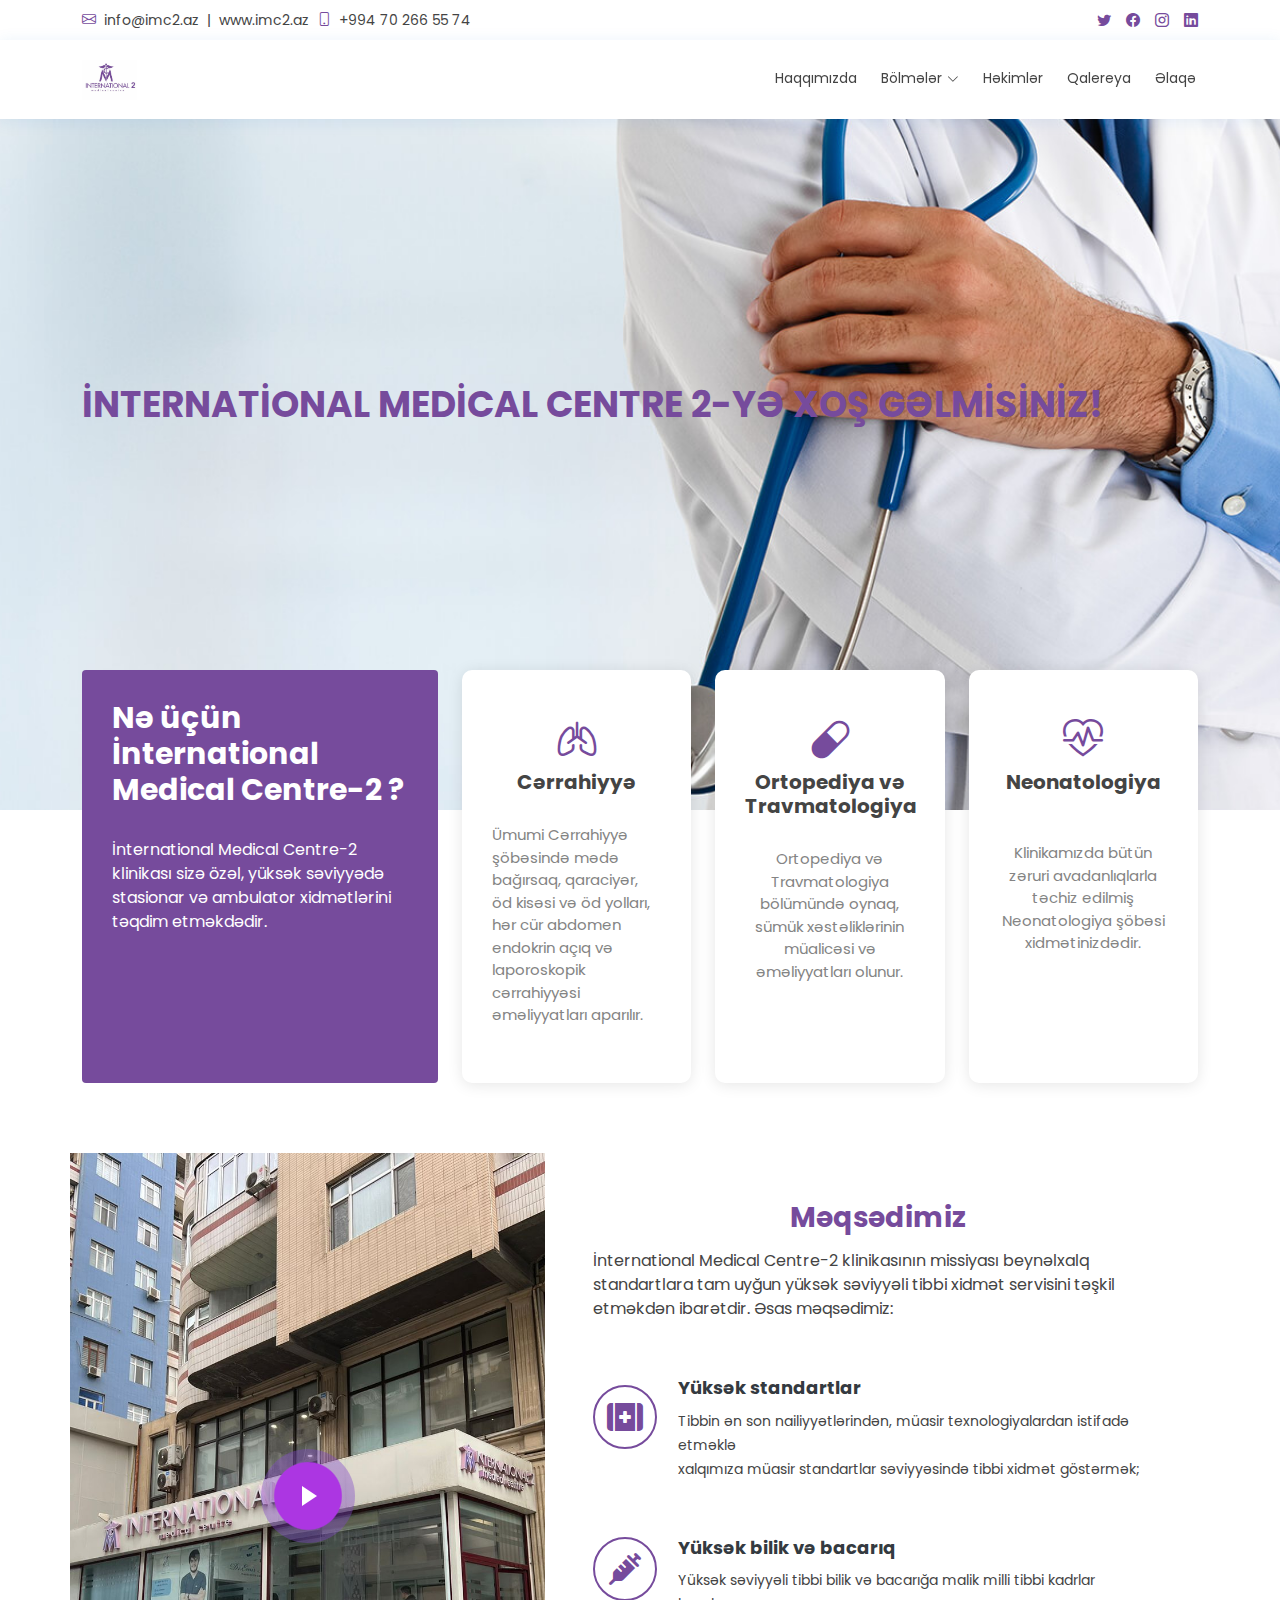
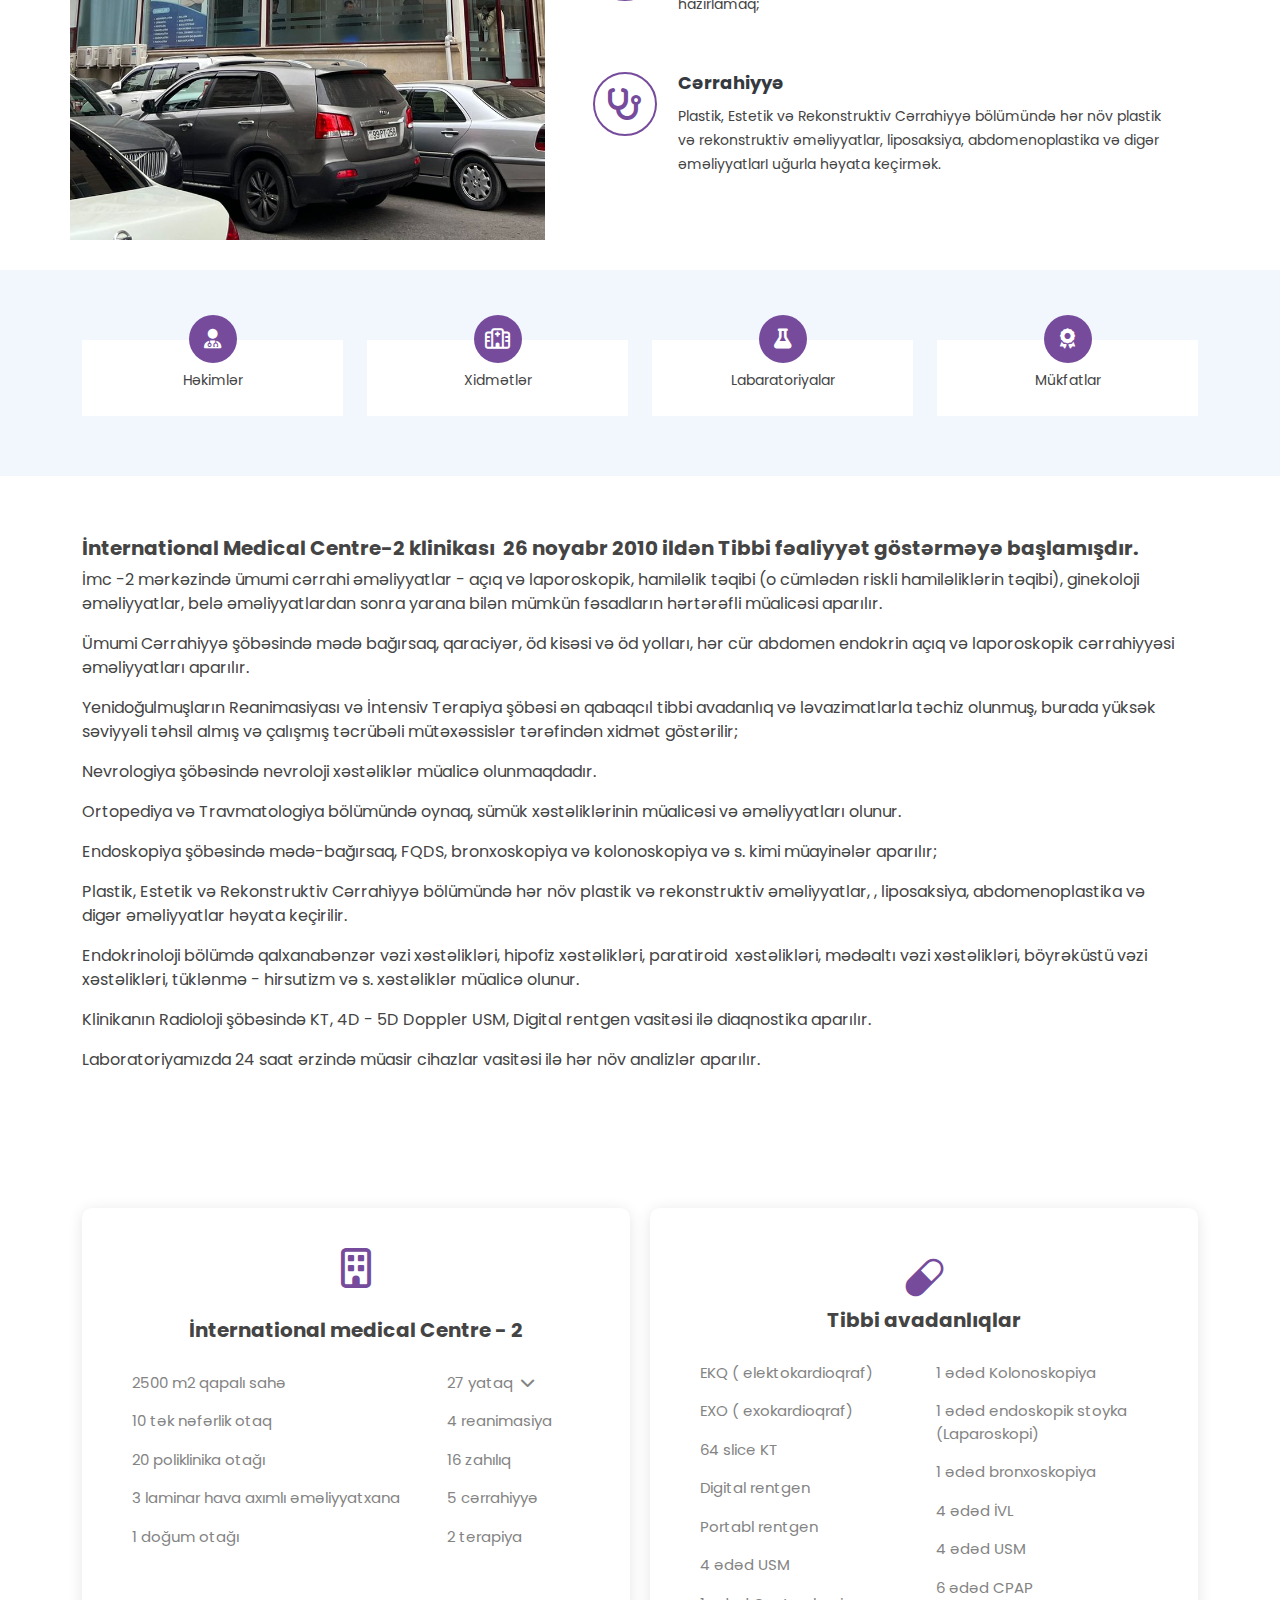
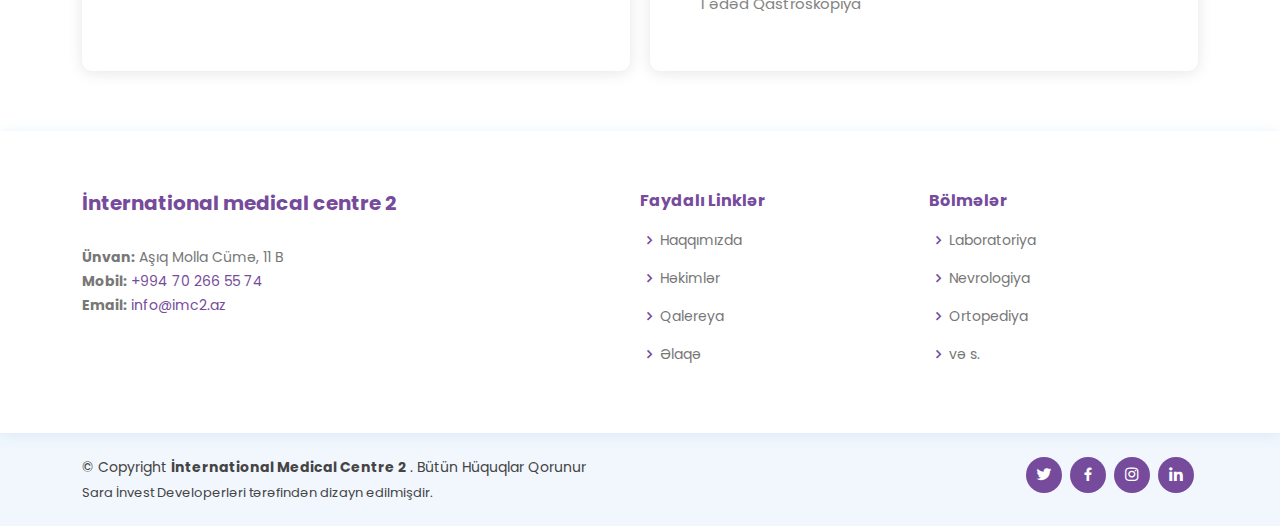
==== index.html @ c913abb1 "update main js" ====
<!DOCTYPE html>
<html lang="en">

<head>
  <meta charset="utf-8">
  <meta content="width=device-width, initial-scale=1.0" name="viewport">

  <title>International Medical Center MMC</title>
  <meta content="" name="International Medical Center MMC">
  <meta content="" name="International Medical Center MMC, Klinika, Medical Center">

  <!-- Favicons -->
  <link href="assets/img/si-logo.png" rel="icon">

<!-- Jquery cdn -->
<script src="https://ajax.googleapis.com/ajax/libs/jquery/3.6.3/jquery.min.js"></script>

<!-- Google Fonts -->
  <link
    href="https://fonts.googleapis.com/css?family=Open+Sans:300,300i,400,400i,600,600i,700,700i|Raleway:300,300i,400,400i,500,500i,600,600i,700,700i|Poppins:300,300i,400,400i,500,500i,600,600i,700,700i"
    rel="stylesheet">

  <!-- Vendor CSS Files -->
  <link href="assets/vendor/fontawesome-free/css/all.min.css" rel="stylesheet">
  <link href="assets/vendor/animate.css/animate.min.css" rel="stylesheet">
  <link href="assets/vendor/bootstrap/css/bootstrap.min.css" rel="stylesheet">
  <link href="assets/vendor/bootstrap-icons/bootstrap-icons.css" rel="stylesheet">
  <link href="assets/vendor/boxicons/css/boxicons.min.css" rel="stylesheet">
  <link href="assets/vendor/glightbox/css/glightbox.min.css" rel="stylesheet">
  <link href="assets/vendor/remixicon/remixicon.css" rel="stylesheet">
  <link href="assets/vendor/swiper/swiper-bundle.min.css" rel="stylesheet">

  <!-- Main CSS File -->
  <link href="assets/css/style.css" rel="stylesheet">
</head>

<body>
  <div id="topbar" class="d-flex align-items-center fixed-top">
    <div class="container d-flex justify-content-between">
      <div style="justify-content: space-between !important;"
        class="contact-info d-flex align-items-center justify-content-between">
        <div>
          <i class="bi bi-envelope"></i> <a href="mailto:info@imc2.az">info@imc2.az</a>
          <a id="top-link" href="https://www.imc2.az"> <span class="me-1 ms-1"> | </span>www.imc2.az</a>
        </div>
        <div class="ms-2 mobile-tab-info">
          <i class="bi bi-phone"></i> <a href="tel:+994 70 266 55 74"> +994 70 266 55 74 </a>
        </div>
      </div>
      <div class="d-flex social-links align-items-center">
        <a href="#" class="twitter"><i class="bi bi-twitter"></i></a>
        <a href="#" class="facebook"><i class="bi bi-facebook"></i></a>
        <a href="#" class="instagram"><i class="bi bi-instagram"></i></a>
        <a href="#" class="linkedin"><i class="bi bi-linkedin"></i></i></a>
      </div>
    </div>
    
  </div>
  <header id="header" class="fixed-top">
    <div class="container d-flex align-items-center">
      <h1 class="logo me-auto"><a id="logo-link" href="index.html"><img src="assets/img/imc-logo.jpg" alt=""></a></h1>
      <nav id="navbar" class="navbar order-last order-lg-0">
        <ul>
          <li><a class="nav-link active" href="index.html">Haqqımızda</a></li>
          <li class="dropdown nav-link"><a  href=""><span>Bölmələr</span> <i class="bi bi-chevron-down"></i></a>
            <ul>
              <div class="row ps-2 pe-2">
                <div class="col-12 col-md-3">
                  <li><a href="department.html?Laboratoriya">Laboratoriya</a></li>
                  <li><a href="department.html?Neonatologiya">Neonatologiya</a></li>
                  <li><a href="department.html?Ortopediya">Ortopediya</a></li>
                  <li><a href="department.html?Travmatologiya">Travmatologiya</a></li>
                 </div>
                <div class="col-12 col-md-3">
                  <li><a href="department.html?Nevrologiya">Nevrologiya</a></li>
                  <li><a href="department.html?Kardiologiya">Kardiologiya</a></li>
                  <li><a href="department.html?Fizioterapiya">Fizioterapiya</a></li>
                  <li><a href="department.html?Dermatologiya">Dermatologiya </a></li>
                </div>
                <div class="col-12 col-md-3">
                  <li><a href="department.html?Terapiya">Terapiya</a></li>
                  <li><a href="department.html?Travmatologiya">Şüa-diaqnostika</a></li>
                  <li><a href="department.html?cərrahiyyə">Ümumi cərrahiyyə</a></li>
                  <li><a href="department.html?Reanimasiya">Reanimasiya</a></li>
                </div>
                <div class="col-12 col-md-3">
                  <li><a href="#">Qastroenterologiya</a></li>
                  <li><a href="#">Qadın xəstəlikləri</a></li>
                  <li><a href="#">Doğum</a></li>
                  <li><a href="department.html?Endokrinologiya">Endokrinologiya</a></li>
                </div>

              </div>
            </ul>
          </li>

          <li><a class="nav-link " href="doctors.html">Həkimlər</a></li>
          <li><a class="nav-link " href="gallery.html">Qalereya</a></li>
          <li><a class="nav-link " href="contact.html">Əlaqə</a></li>
        </ul>
        <i class="bi bi-list mobile-nav-toggle"></i>
      </nav>
    </div>
  </header>
  <section id="hero" class="d-flex align-items-center">
    <div class="container">
      <h1>İNTERNATİONAL MEDİCAL CENTRE 2-YƏ XOŞ GƏLMİSİNİZ!</h1>
    </div>
  </section>

  <main id="main">

    <section id="why-us" class="why-us">
      <div class="container">
        <div class="row ">
          <div class="col-lg-4 d-flex align-items-stretch">
            <div class="content">
              <h3>Nə üçün İnternational Medical Centre-2 ?</h3>
              <p>
                İnternational Medical Centre-2 klinikası sizə özəl, yüksək səviyyədə stasionar və ambulator xidmətlərini
                təqdim etməkdədir.
              </p>
            </div>
          </div>
          <div class="col-lg-8 d-flex align-items-stretch">
            <div class="icon-boxes d-flex flex-column justify-content-center">
              <div class="row">
                <div class="col-xl-4 d-flex align-items-stretch ">
                  <div class="icon-box mt-4 mt-xl-0 hero-content">
                    <i class="bi bi-lungs"></i>
                    <h4>Cərrahiyyə</h4>
                    <p class="text-start">Ümumi Cərrahiyyə şöbəsində mədə bağırsaq, qaraciyər, öd kisəsi və öd yolları,
                      hər cür abdomen endokrin açıq və laporoskopik cərrahiyyəsi əməliyyatları aparılır.
                    </p>
                  </div>
                </div>

                <div class="col-xl-4 d-flex align-items-stretch ">
                  <div class="icon-box mt-4 mt-xl-0 hero-content">
                    <i class="bi bi-capsule"></i>
                    <h4>Ortopediya və Travmatologiya</h4>
                    <p>Ortopediya və Travmatologiya bölümündə oynaq, sümük xəstəliklərinin müalicəsi və əməliyyatları
                      olunur.
                    </p>
                  </div>
                </div>
                <div class="col-xl-4 d-flex align-items-stretch ">
                  <div class="icon-box mt-5 mt-xl-0 hero-content">
                    <i class="bi bi-heart-pulse"></i>
                    <h4>Neonatologiya</h4>
                    <p class="mt-5">Klinikamızda bütün zəruri avadanlıqlarla təchiz edilmiş Neonatologiya şöbəsi
                      xidmətinizdədir.
                    </p>
                  </div>
                </div>
              </div>
            </div><!-- End .content-->
          </div>
        </div>

      </div>
    </section>


    <section style="padding: 10px 0 30px;" id="about" class="about">
      <div class="container">

        <div class="row">
          <div class="col-xl-5 col-lg-6 video-box d-flex justify-content-center align-items-stretch position-relative">
            <a href="https://www.youtube.com/watch?v=ZITDlMNmxFU" class="glightbox play-btn mb-4"></a>
          </div>
          <div
            class="col-xl-7 col-lg-6 icon-boxes d-flex flex-column align-items-stretch justify-content-center py-5 px-lg-5">
            <h3 class="text-center">Məqsədimiz </h3>
            <p>İnternational Medical Centre-2 klinikasının missiyası beynəlxalq standartlara tam uyğun yüksək səviyyəli
              tibbi xidmət servisini təşkil etməkdən ibarətdir. Əsas məqsədimiz:
            </p>

            <div class="icon-box">
              <div class="icon mt-2"><i class="fa-solid fa-kit-medical"></i></div>
              <h4 class="title"><a href="">Yüksək standartlar</a></h4>
              <p class="description">Tibbin ən son nailiyyətlərindən, müasir texnologiyalardan istifadə etməklə <br>
                xalqımıza müasir standartlar səviyyəsində tibbi xidmət göstərmək;
              </p>
            </div>

            <div class="icon-box">
              <div class="icon"><i class="fa-solid fa-syringe"></i></div>
              <h4 class="title"><a href="">Yüksək bilik və bacarıq</a></h4>
              <p class="description">Yüksək səviyyəli tibbi bilik və bacarığa malik milli tibbi kadrlar hazırlamaq;
              </p>
            </div>

            <div class="icon-box">
              <div class="icon"><i class="fa-solid fa-stethoscope"></i></div>
              <h4 class="title"><a href="">Cərrahiyyə </a></h4>
              <p class="description">Plastik, Estetik və Rekonstruktiv Cərrahiyyə bölümündə hər növ plastik və
                rekonstruktiv əməliyyatlar, liposaksiya, abdomenoplastika və digər əməliyyatlarI uğurla həyata keçirmək.
              </p>
            </div>

          </div>
        </div>

      </div>
    </section>
    <section id="counts" class="counts">
      <div class="container">
        <div class="row">
          <div class="col-lg-3 col-md-6">
            <div class="count-box">
              <i class="fas fa-user-md"></i>
              <span data-purecounter-start="0" data-purecounter-end="25" data-purecounter-duration="1"
                class="purecounter"></span>
              <p>Həkimlər</p>
            </div>
          </div>

          <div class="col-lg-3 col-md-6 mt-5 mt-md-0">
            <div class="count-box">
              <i class="far fa-hospital"></i>
              <span data-purecounter-start="0" data-purecounter-end="18" data-purecounter-duration="1"
                class="purecounter"></span>
              <p>Xidmətlər</p>
            </div>
          </div>

          <div class="col-lg-3 col-md-6 mt-5 mt-lg-0">
            <div class="count-box">
              <i class="fas fa-flask"></i>
              <span data-purecounter-start="0" data-purecounter-end="12" data-purecounter-duration="1"
                class="purecounter"></span>
              <p>Labaratoriyalar</p>
            </div>
          </div>

          <div class="col-lg-3 col-md-6 mt-5 mt-lg-0">
            <div class="count-box">
              <i class="fas fa-award"></i>
              <span data-purecounter-start="0" data-purecounter-end="150" data-purecounter-duration="1"
                class="purecounter"></span>
              <p>Mükfatlar</p>
            </div>
          </div>

        </div>
      </div>
    </section>

    <section>
      <div class="container">
        <div>
          <h5><b>İnternational Medical Centre-2 klinikası  26 noyabr 2010 ildən Tibbi fəaliyyət göstərməyə
              başlamışdır.</b>
          </h5>
          <p>İmc -2 mərkəzində ümumi cərrahi əməliyyatlar - açıq və laporoskopik, hamiləlik təqibi (o cümlədən riskli
            hamiləliklərin təqibi), ginekoloji əməliyyatlar, belə əməliyyatlardan sonra yarana bilən mümkün fəsadların
            hərtərəfli müalicəsi aparılır.
          </p>
          <p>
            Ümumi Cərrahiyyə şöbəsində mədə bağırsaq, qaraciyər, öd kisəsi və öd yolları, hər cür abdomen endokrin açıq
            və laporoskopik cərrahiyyəsi əməliyyatları aparılır.
          </p>
          <p>
            Yenidoğulmuşların Reanimasiyası və İntensiv Terapiya şöbəsi ən qabaqcıl tibbi avadanlıq və ləvazimatlarla
            təchiz olunmuş, burada yüksək səviyyəli təhsil almış və çalışmış təcrübəli mütəxəssislər tərəfindən xidmət
            göstərilir;
          </p>
          <p>
            Nevrologiya şöbəsində nevroloji xəstəliklər müalicə olunmaqdadır.
          </p>
          <p>
            Ortopediya və Travmatologiya bölümündə oynaq, sümük xəstəliklərinin müalicəsi və əməliyyatları olunur.
          </p>
          <p>
            Endoskopiya şöbəsində mədə-bağırsaq, FQDS, bronxoskopiya və kolonoskopiya və s. kimi müayinələr aparılır;
          </p>
          <p>
            Plastik, Estetik və Rekonstruktiv Cərrahiyyə bölümündə hər növ plastik və rekonstruktiv əməliyyatlar, ,
            liposaksiya, abdomenoplastika və digər əməliyyatlar həyata keçirilir.
          </p>
          <p>
            Endokrinoloji bölümdə qalxanabənzər vəzi xəstəlikləri, hipofiz xəstəlikləri, paratiroid  xəstəlikləri,
            mədəaltı vəzi xəstəlikləri, böyrəküstü vəzi xəstəlikləri, tüklənmə - hirsutizm və s. xəstəliklər müalicə
            olunur.
          </p>
          <p>
            Klinikanın Radioloji şöbəsində KT, 4D - 5D Doppler USM, Digital rentgen vasitəsi ilə diaqnostika aparılır.
          </p>
          <p>
            Laboratoriyamızda 24 saat ərzində müasir cihazlar vasitəsi ilə hər növ analizlər aparılır.
          </p>
        </div>
      </div>
    </section>


    <section class="imc-field">
      <div class="container">
        <div class="imc-fields">
          <div class="mt-4 mt-xl-0 imc-content">
            <div class="icon-box">
              <i class="fa-regular fa-building"></i>
              <h4>İnternational medical Centre - 2 </h4>
            </div>
            <div class="row">
              <div class="col-12 col-md-8">
                <p> 2500 m2 qapalı sahə </p>
                <p>10 tək nəfərlik otaq </p>
                <p>20 poliklinika otağı </p>
                <p>3 laminar hava axımlı əməliyyatxana </p>
                <p>1 doğum otağı</p>
              </div>
              <div class="col-12 col-md-4">
                <p>27 yataq <i class="fa-solid fa-chevron-down ms-1"></i> </p>
                <p>4 reanimasiya </p>
                <p>16 zahılıq</p>
                <p>5 cərrahiyyə </p>
                <p>2 terapiya </p>
              </div>
            </div>
          </div>
          <div class=" mt-4 mt-xl-0 imc-content">
            <div class="icon-box">
              <i class="bi bi-capsule"></i>
              <h4>Tibbi avadanlıqlar
              </h4>
            </div>
            <div class="row">
              <div class="col-12 col-md-6">
                <p>EKQ ( elektokardioqraf) </p>
                <p>EXO ( exokardioqraf) </p>
                <p>64 slice KT </p>
                <p>Digital rentgen </p>
                <p>Portabl rentgen </p>
                <p>4 ədəd USM </p>
                <p>1 ədəd Qastroskopiya </p>
              </div>


              <div class="col-12 col-md-6">
                <p>1 ədəd Kolonoskopiya </p>
                <p>1 ədəd endoskopik stoyka (Laparoskopi)</p>
                <p>1 ədəd bronxoskopiya </p>
                <p> 4 ədəd İVL </p>
                <p>4 ədəd USM </p>
                <p>6 ədəd CPAP </p>
              </div>
            </div>
          </div>

        </div>
      </div>
    </section>

  </main>
  <footer id="footer">
    <div class="footer-top">
      <div class="container">
        <div id="footer-content">
          <div class="footer-contact">
            <h4>İnternational medical centre 2</h4>
            <p>
              <strong>Ünvan:</strong> Aşıq Molla Cümə, 11 B <br>
              <strong>Mobil:</strong> <a href="tel:+994 70 266 55 74">+994 70 266 55 74</a><br>
              <strong>Email:</strong> <a href="mailto:info@imc2.az">info@imc2.az</a><br>
            </p>
          </div>
          <div class="footer-links">
            <h4>Faydalı Linklər</h4>
            <div>
              <ul>
                <li><i class="bx bx-chevron-right"></i> <a href="index.html">Haqqımızda</a></li>
                <li><i class="bx bx-chevron-right"></i> <a href="doctors.html">Həkimlər</a></li>
                <li><i class="bx bx-chevron-right"></i> <a href="gallery.html">Qalereya</a></li>
                <li><i class="bx bx-chevron-right"></i> <a href="contact.html">Əlaqə</a></li>
              </ul>
            </div>
          </div>
          <div class="footer-links">
            <h4>Bölmələr</h4>
            <ul>
              <li><i class="bx bx-chevron-right"></i> <a href="department1.html">Laboratoriya</a></li>
              <li><i class="bx bx-chevron-right"></i> <a href="department2.html">Nevrologiya</a></li>
              <li><i class="bx bx-chevron-right"></i> <a href="#Ortopediya">Ortopediya</a></li>
              <li><i class="bx bx-chevron-right"></i> <a href="#">və s.</a></li>
            </ul>
          </div>
        </div>

      </div>
    </div>

    <div class="container d-md-flex py-4">
      <div class="me-md-auto text-center text-md-start">
        <div class="copyright">
          &copy; Copyright <strong><span>İnternational Medical Centre 2 </span></strong>. Bütün Hüquqlar Qorunur
        </div>
        <div class="credits">
          Sara İnvest Developerləri tərəfindən dizayn edilmişdir.
        </div>
      </div>
      <div class="social-links text-center text-md-right pt-3 pt-md-0">
        <a href="#" class="twitter"><i class="bx bxl-twitter"></i></a>
        <a href="#" class="facebook"><i class="bx bxl-facebook"></i></a>
        <a href="#" class="instagram"><i class="bx bxl-instagram"></i></a>
        <a href="#" class="linkedin"><i class="bx bxl-linkedin"></i></a>
      </div>
    </div>
  </footer>

  <a href="#" class="back-to-top d-flex align-items-center justify-content-center"><i
      class="bi bi-arrow-up-short"></i></a>

  <!-- Vendor JS Files -->
  <script src="assets/vendor/purecounter/purecounter_vanilla.js"></script>
  <script src="assets/vendor/bootstrap/js/bootstrap.bundle.min.js"></script>
  <script src="assets/vendor/glightbox/js/glightbox.min.js"></script>
  <script src="assets/vendor/swiper/swiper-bundle.min.js"></script>
  <script src="assets/vendor/php-email-form/validate.js"></script>


 <script>
    
$(document).ready(function () {
  // $(".nav-link").on("hover", function () {
  //   console.log($(".nav-link"));
  //   // e.preventDefault();
  //   $("#navbar ul .nav-link").find(".active").removeClass("active");
  //   $(this).addClass("active");
  // });
  $(".nav-link").click(function () {
        $(".nav-link").removeClass("active");
        $(this).addClass("active");
    });
});


    </script>
  <script>
    
    // const data = fetch("./data/doctors.json").then(res => res.text()).then(data => console.log(data));   
  </script>
  <script src="assets/js/main.js"></script>

</body>

</html>
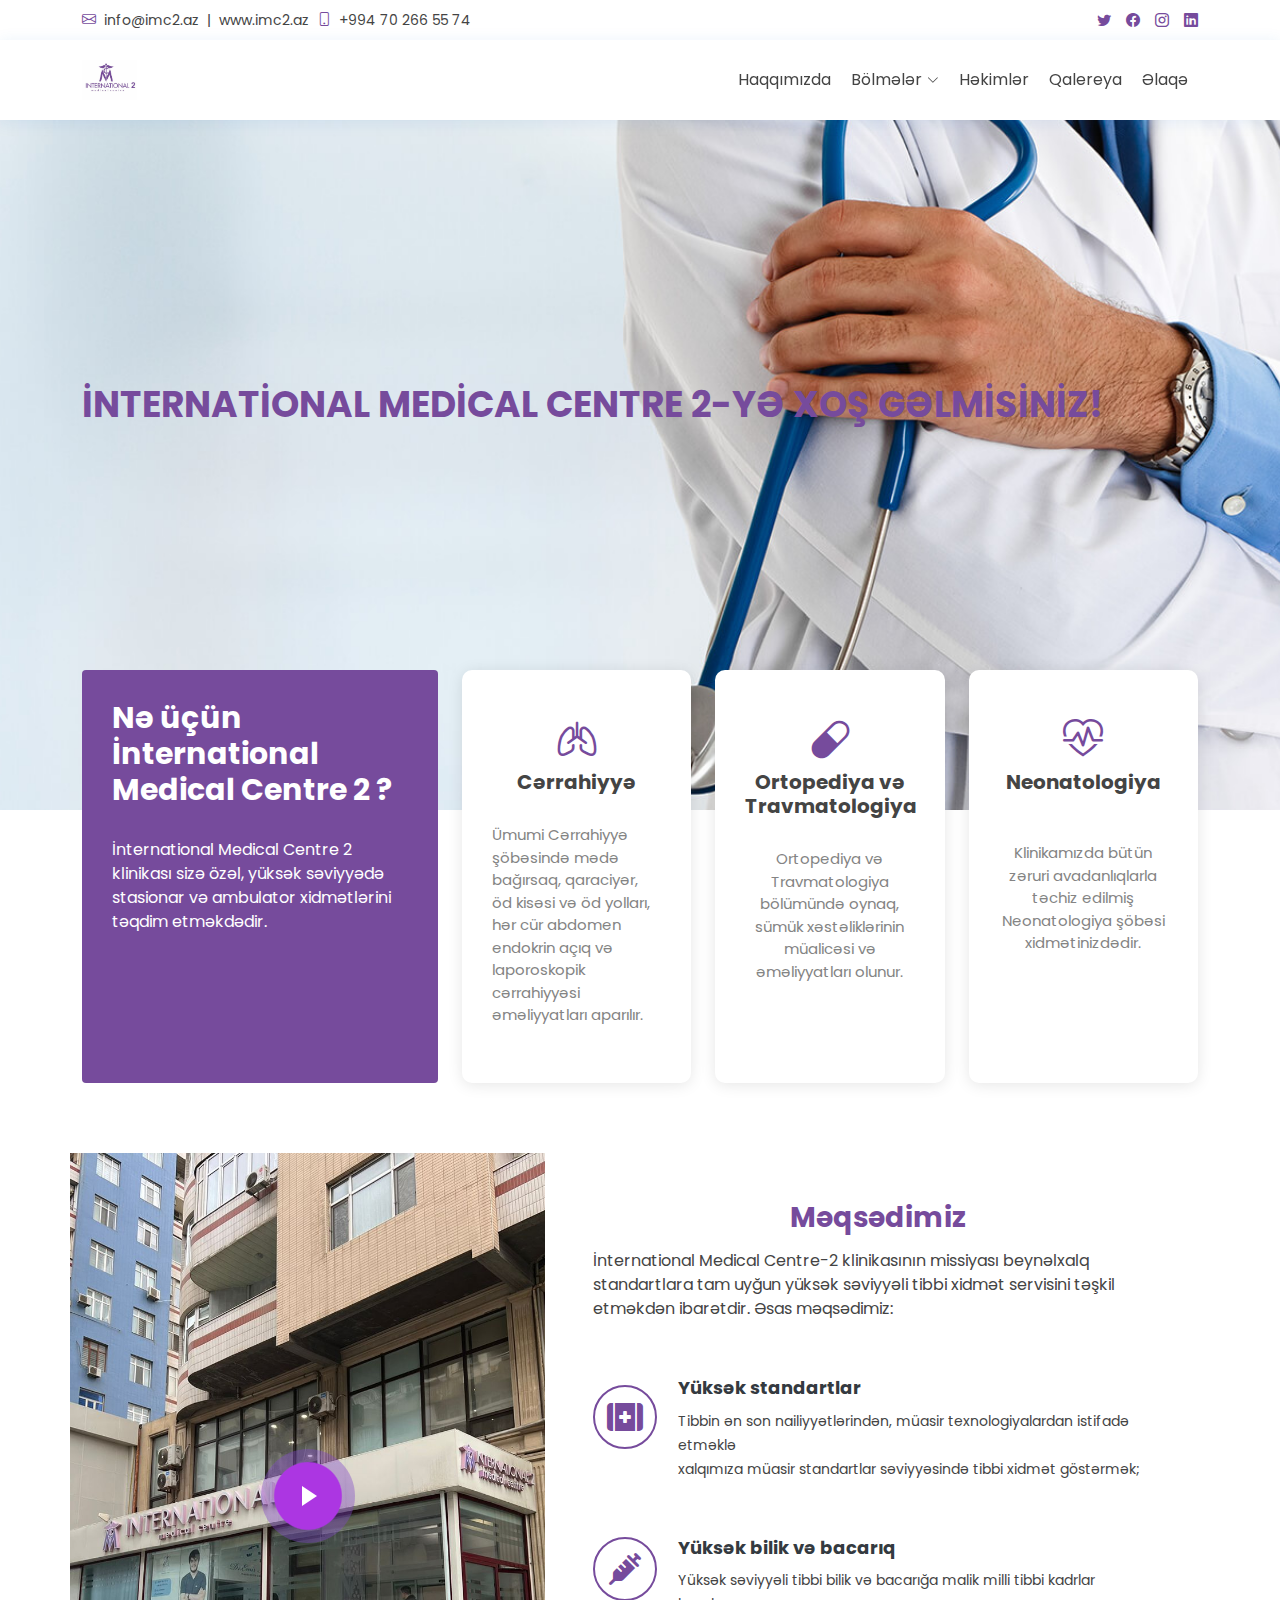
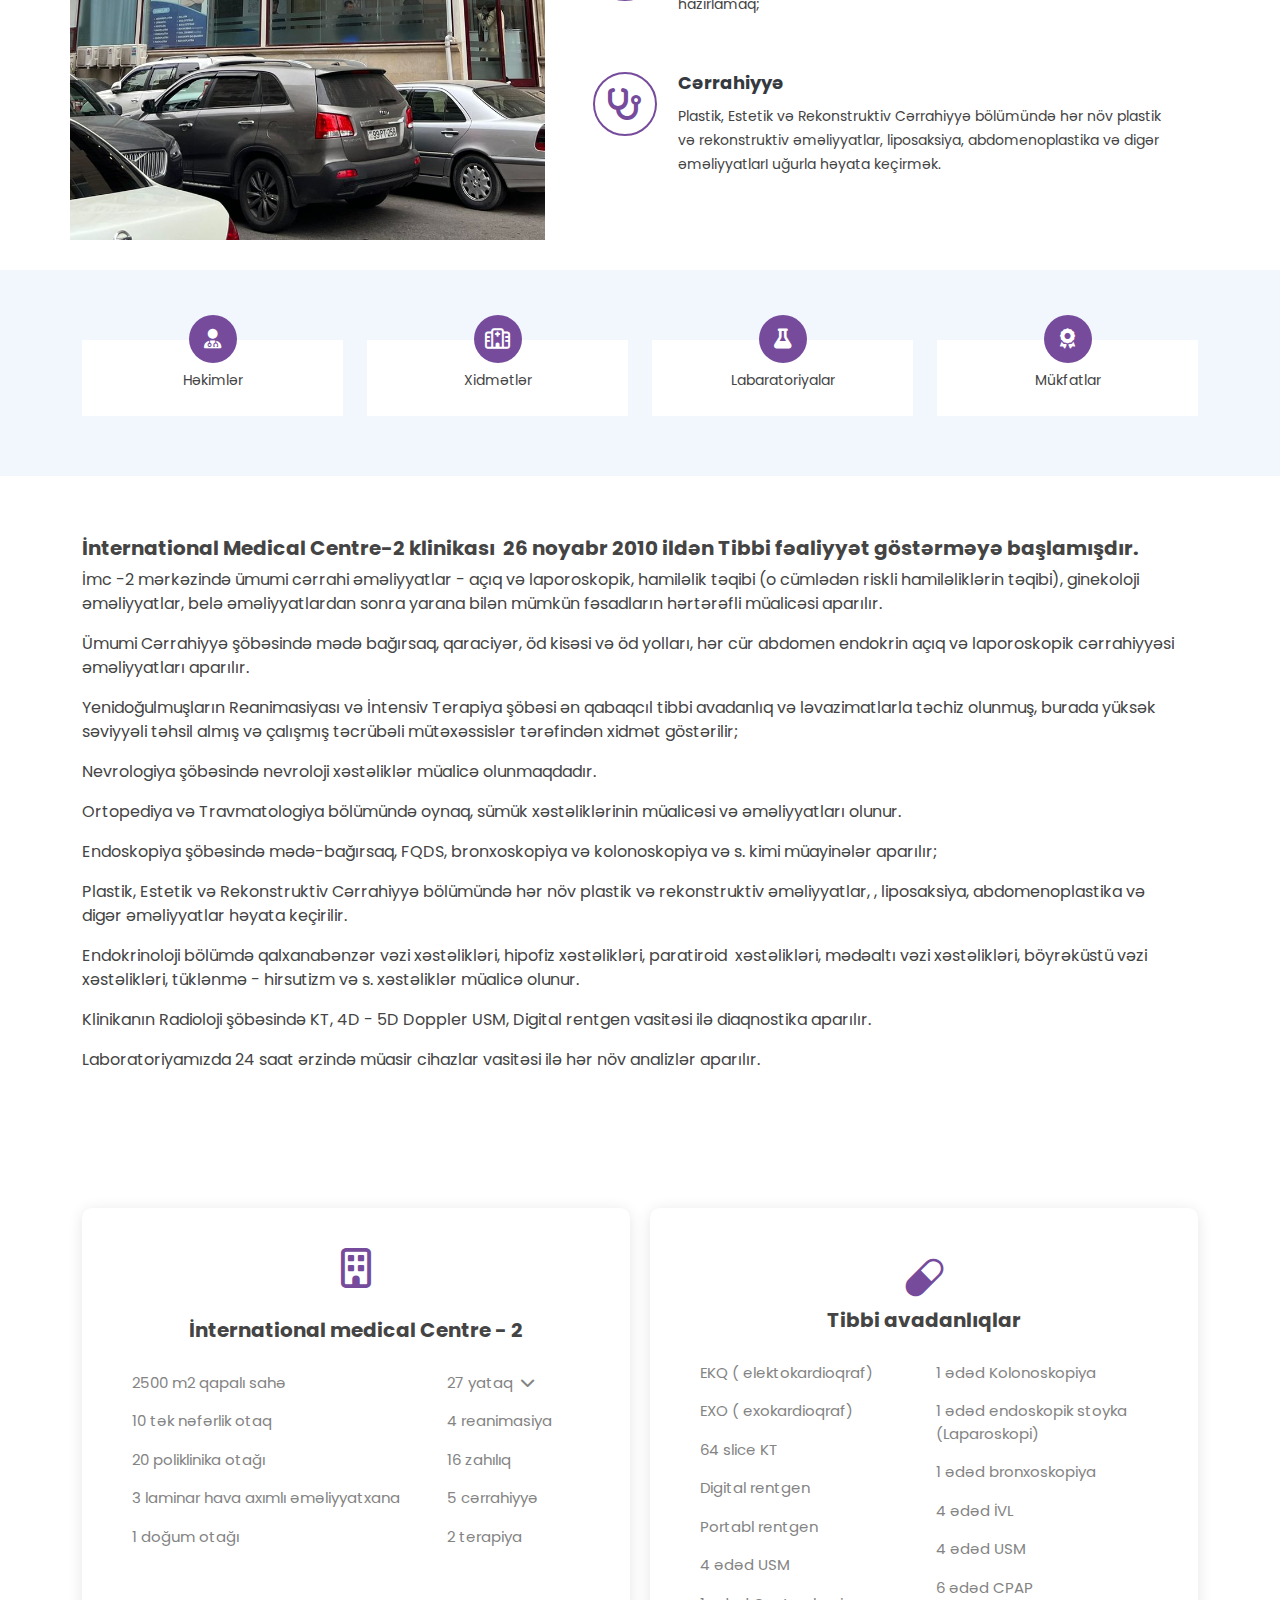
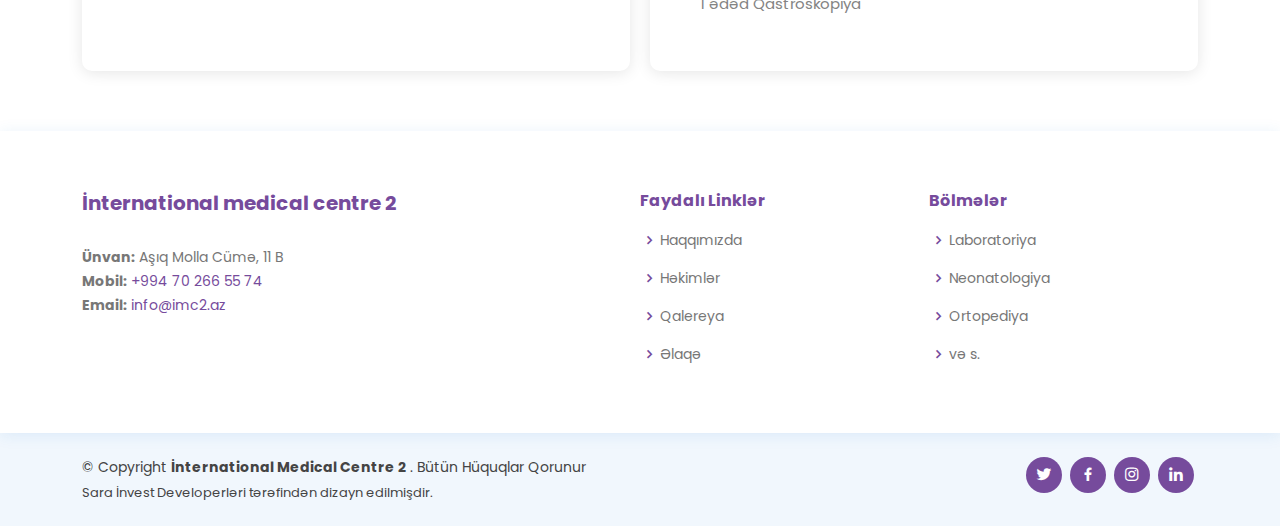
==== commit bc344393: "change gallery" ====
--- a/index.html
+++ b/index.html
@@ -12,13 +12,14 @@
   <!-- Favicons -->
   <link href="assets/img/si-logo.png" rel="icon">
 
-<!-- Jquery cdn -->
-<script src="https://ajax.googleapis.com/ajax/libs/jquery/3.6.3/jquery.min.js"></script>
-
-<!-- Google Fonts -->
+  <!-- Jquery cdn -->
+  <script src="https://ajax.googleapis.com/ajax/libs/jquery/3.6.3/jquery.min.js"></script>
+
+  <!-- Google Fonts -->
   <link
     href="https://fonts.googleapis.com/css?family=Open+Sans:300,300i,400,400i,600,600i,700,700i|Raleway:300,300i,400,400i,500,500i,600,600i,700,700i|Poppins:300,300i,400,400i,500,500i,600,600i,700,700i"
     rel="stylesheet">
+
 
   <!-- Vendor CSS Files -->
   <link href="assets/vendor/fontawesome-free/css/all.min.css" rel="stylesheet">
@@ -54,49 +55,48 @@
         <a href="#" class="linkedin"><i class="bi bi-linkedin"></i></i></a>
       </div>
     </div>
-    
   </div>
   <header id="header" class="fixed-top">
     <div class="container d-flex align-items-center">
       <h1 class="logo me-auto"><a id="logo-link" href="index.html"><img src="assets/img/imc-logo.jpg" alt=""></a></h1>
       <nav id="navbar" class="navbar order-last order-lg-0">
         <ul>
-          <li><a class="nav-link active" href="index.html">Haqqımızda</a></li>
-          <li class="dropdown nav-link"><a  href=""><span>Bölmələr</span> <i class="bi bi-chevron-down"></i></a>
+          <li class="dropdown-item nav-item"><a class="nav-link active" href="index.html">Haqqımızda</a></li>
+          <li class="dropdown nav-item"><a class="nav-link" href=""><span>Bölmələr</span> <i
+                class="bi bi-chevron-down"></i></a>
             <ul>
               <div class="row ps-2 pe-2">
                 <div class="col-12 col-md-3">
-                  <li><a href="department.html?Laboratoriya">Laboratoriya</a></li>
-                  <li><a href="department.html?Neonatologiya">Neonatologiya</a></li>
-                  <li><a href="department.html?Ortopediya">Ortopediya</a></li>
-                  <li><a href="department.html?Travmatologiya">Travmatologiya</a></li>
-                 </div>
+                  <li class="dropdown-item"><a href="department.html?Laboratoriya">Laboratoriya</a></li>
+                  <li class="dropdown-item"><a href="department.html?Neonatologiya">Neonatologiya</a></li>
+                  <li class="dropdown-item"><a href="department.html?Travmatologiya">Travmatologiya</a></li>
+                  <li class="dropdown-item"><a href="department.html?Ortopediya">Ortopediya</a></li>
+                </div>
                 <div class="col-12 col-md-3">
-                  <li><a href="department.html?Nevrologiya">Nevrologiya</a></li>
-                  <li><a href="department.html?Kardiologiya">Kardiologiya</a></li>
-                  <li><a href="department.html?Fizioterapiya">Fizioterapiya</a></li>
-                  <li><a href="department.html?Dermatologiya">Dermatologiya </a></li>
+                  <li class="dropdown-item"><a href="department.html?Nevrologiya">Nevrologiya</a></li>
+                  <li class="dropdown-item"><a href="department.html?Kardiologiya">Kardiologiya</a></li>
+                  <li class="dropdown-item"><a href="department.html?Fizioterapiya">Fizioterapiya</a></li>
+                  <li class="dropdown-item"><a href="department.html?Dermatologiya">Dermatologiya </a></li>
                 </div>
                 <div class="col-12 col-md-3">
-                  <li><a href="department.html?Terapiya">Terapiya</a></li>
-                  <li><a href="department.html?Travmatologiya">Şüa-diaqnostika</a></li>
-                  <li><a href="department.html?cərrahiyyə">Ümumi cərrahiyyə</a></li>
-                  <li><a href="department.html?Reanimasiya">Reanimasiya</a></li>
+                  <li class="dropdown-item"><a href="department.html?Terapiya">Terapiya</a></li>
+                  <li class="dropdown-item"><a href="department.html?Travmatologiya">Şüa-diaqnostika</a></li>
+                  <li class="dropdown-item"><a href="department.html?cərrahiyyə">Ümumi cərrahiyyə</a></li>
+                  <li class="dropdown-item"><a href="department.html?Reanimasiya">Reanimasiya</a></li>
                 </div>
                 <div class="col-12 col-md-3">
-                  <li><a href="#">Qastroenterologiya</a></li>
-                  <li><a href="#">Qadın xəstəlikləri</a></li>
-                  <li><a href="#">Doğum</a></li>
-                  <li><a href="department.html?Endokrinologiya">Endokrinologiya</a></li>
+                  <li class="dropdown-item"><a href="#">Qastroenterologiya</a></li>
+                  <li class="dropdown-item"><a href="#">Qadın xəstəlikləri</a></li>
+                  <li class="dropdown-item"><a href="#">Doğum</a></li>
+                  <li class="dropdown-item"><a href="department.html?Endokrinologiya">Endokrinologiya</a></li>
                 </div>
 
               </div>
             </ul>
           </li>
-
-          <li><a class="nav-link " href="doctors.html">Həkimlər</a></li>
-          <li><a class="nav-link " href="gallery.html">Qalereya</a></li>
-          <li><a class="nav-link " href="contact.html">Əlaqə</a></li>
+          <li class="dropdown-item nav-item"><a class="nav-link " href="doctors.html">Həkimlər</a></li>
+          <li class="dropdown-item nav-item"><a class="nav-link " href="gallery.html">Qalereya</a></li>
+          <li class="dropdown-item nav-item"><a class="nav-link " href="contact.html">Əlaqə</a></li>
         </ul>
         <i class="bi bi-list mobile-nav-toggle"></i>
       </nav>
@@ -108,6 +108,9 @@
     </div>
   </section>
 
+
+
+
   <main id="main">
 
     <section id="why-us" class="why-us">
@@ -115,16 +118,16 @@
         <div class="row ">
           <div class="col-lg-4 d-flex align-items-stretch">
             <div class="content">
-              <h3>Nə üçün İnternational Medical Centre-2 ?</h3>
+              <h3>Nə üçün İnternational Medical Centre 2 ?</h3>
               <p>
-                İnternational Medical Centre-2 klinikası sizə özəl, yüksək səviyyədə stasionar və ambulator xidmətlərini
+                İnternational Medical Centre 2 klinikası sizə özəl, yüksək səviyyədə stasionar və ambulator xidmətlərini
                 təqdim etməkdədir.
               </p>
             </div>
           </div>
           <div class="col-lg-8 d-flex align-items-stretch">
             <div class="icon-boxes d-flex flex-column justify-content-center">
-              <div class="row">
+              <div class="row flex-row">
                 <div class="col-xl-4 d-flex align-items-stretch ">
                   <div class="icon-box mt-4 mt-xl-0 hero-content">
                     <i class="bi bi-lungs"></i>
@@ -157,7 +160,6 @@
             </div><!-- End .content-->
           </div>
         </div>
-
       </div>
     </section>
 
@@ -380,9 +382,9 @@
           <div class="footer-links">
             <h4>Bölmələr</h4>
             <ul>
-              <li><i class="bx bx-chevron-right"></i> <a href="department1.html">Laboratoriya</a></li>
-              <li><i class="bx bx-chevron-right"></i> <a href="department2.html">Nevrologiya</a></li>
-              <li><i class="bx bx-chevron-right"></i> <a href="#Ortopediya">Ortopediya</a></li>
+              <li><i class="bx bx-chevron-right"></i> <a href="department.html?Laboratoriya">Laboratoriya</a></li>
+              <li><i class="bx bx-chevron-right"></i> <a href="department.html?Neonatologiya">Neonatologiya</a></li>
+              <li><i class="bx bx-chevron-right"></i> <a href="department.html?Ortopediya">Ortopediya</a></li>
               <li><i class="bx bx-chevron-right"></i> <a href="#">və s.</a></li>
             </ul>
           </div>
@@ -420,29 +422,14 @@
   <script src="assets/vendor/php-email-form/validate.js"></script>
 
 
- <script>
-    
-$(document).ready(function () {
-  // $(".nav-link").on("hover", function () {
-  //   console.log($(".nav-link"));
-  //   // e.preventDefault();
-  //   $("#navbar ul .nav-link").find(".active").removeClass("active");
-  //   $(this).addClass("active");
-  // });
-  $(".nav-link").click(function () {
+  <script>
+    $(document).ready(function () {
+      $(".nav-link").click(function () {
         $(".nav-link").removeClass("active");
         $(this).addClass("active");
+      });
     });
-});
-
-
-    </script>
-  <script>
-    
-    // const data = fetch("./data/doctors.json").then(res => res.text()).then(data => console.log(data));   
   </script>
   <script src="assets/js/main.js"></script>
-
 </body>
-
 </html>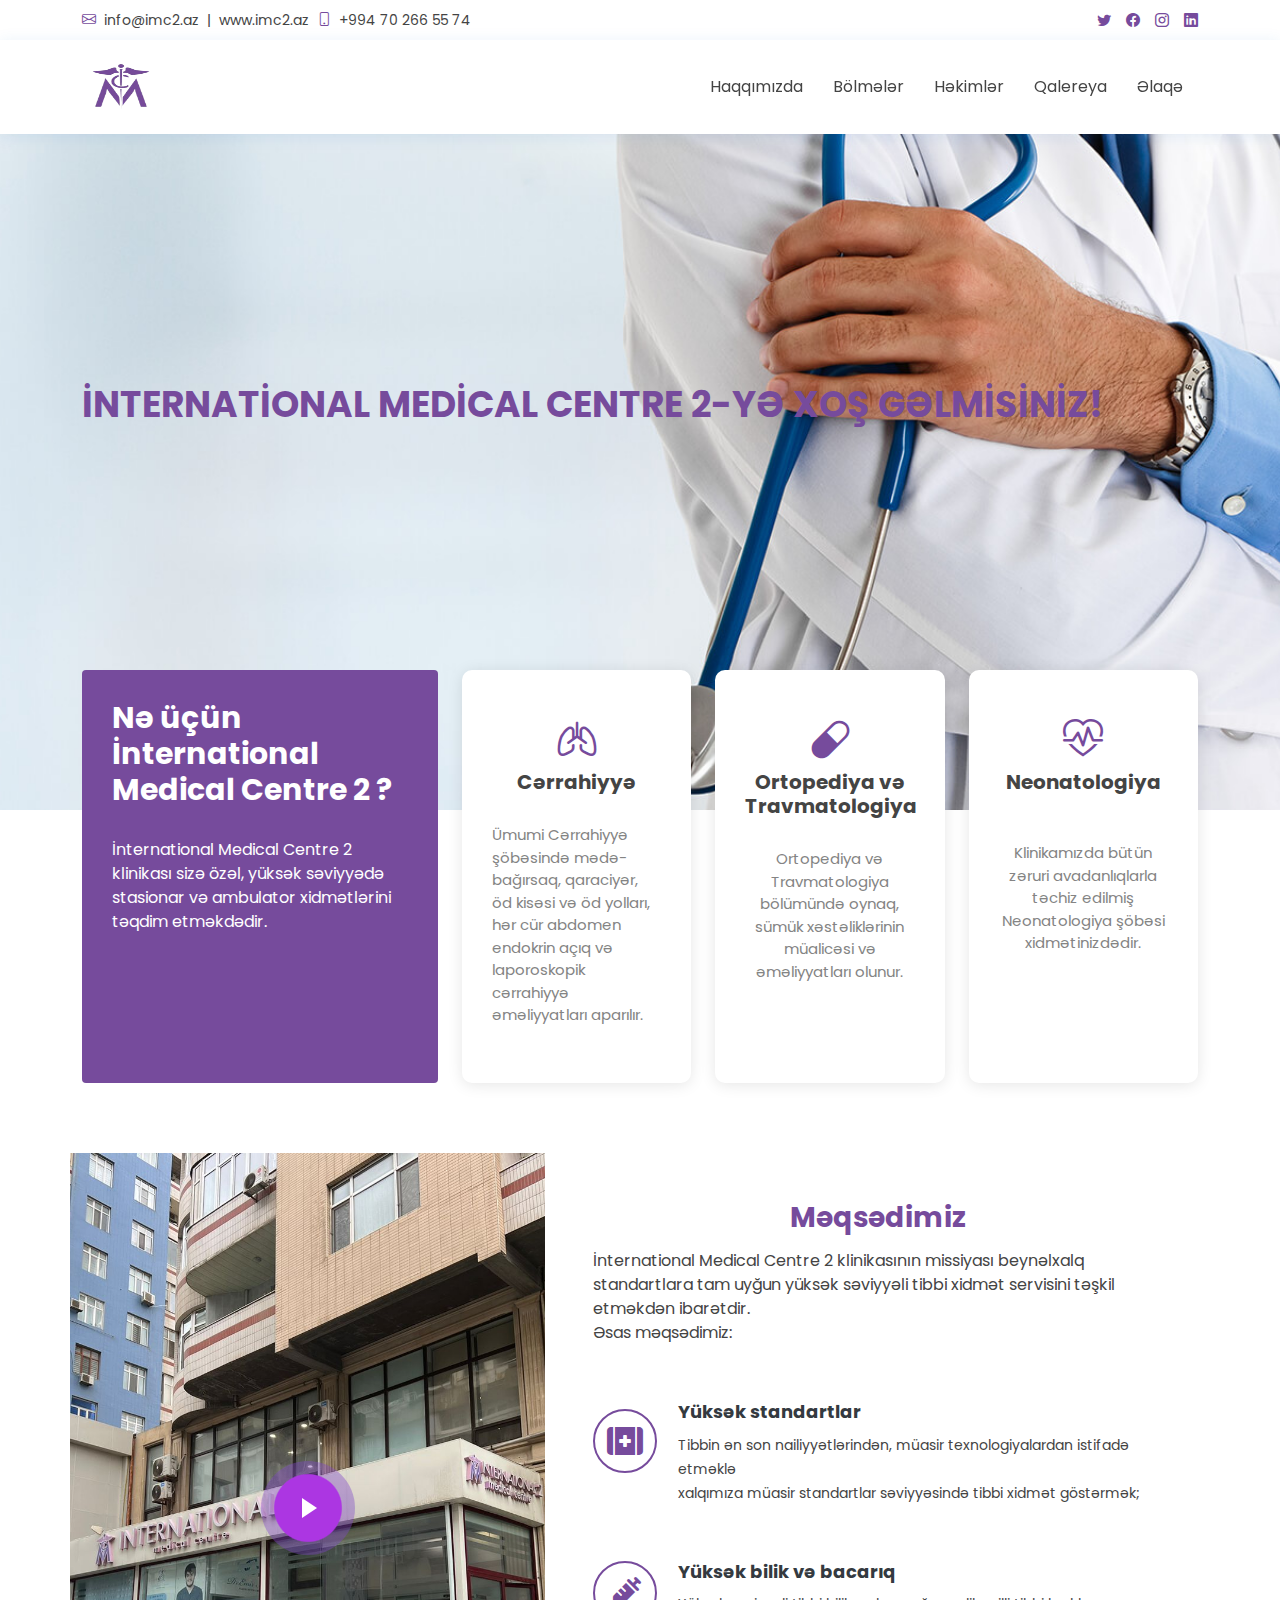
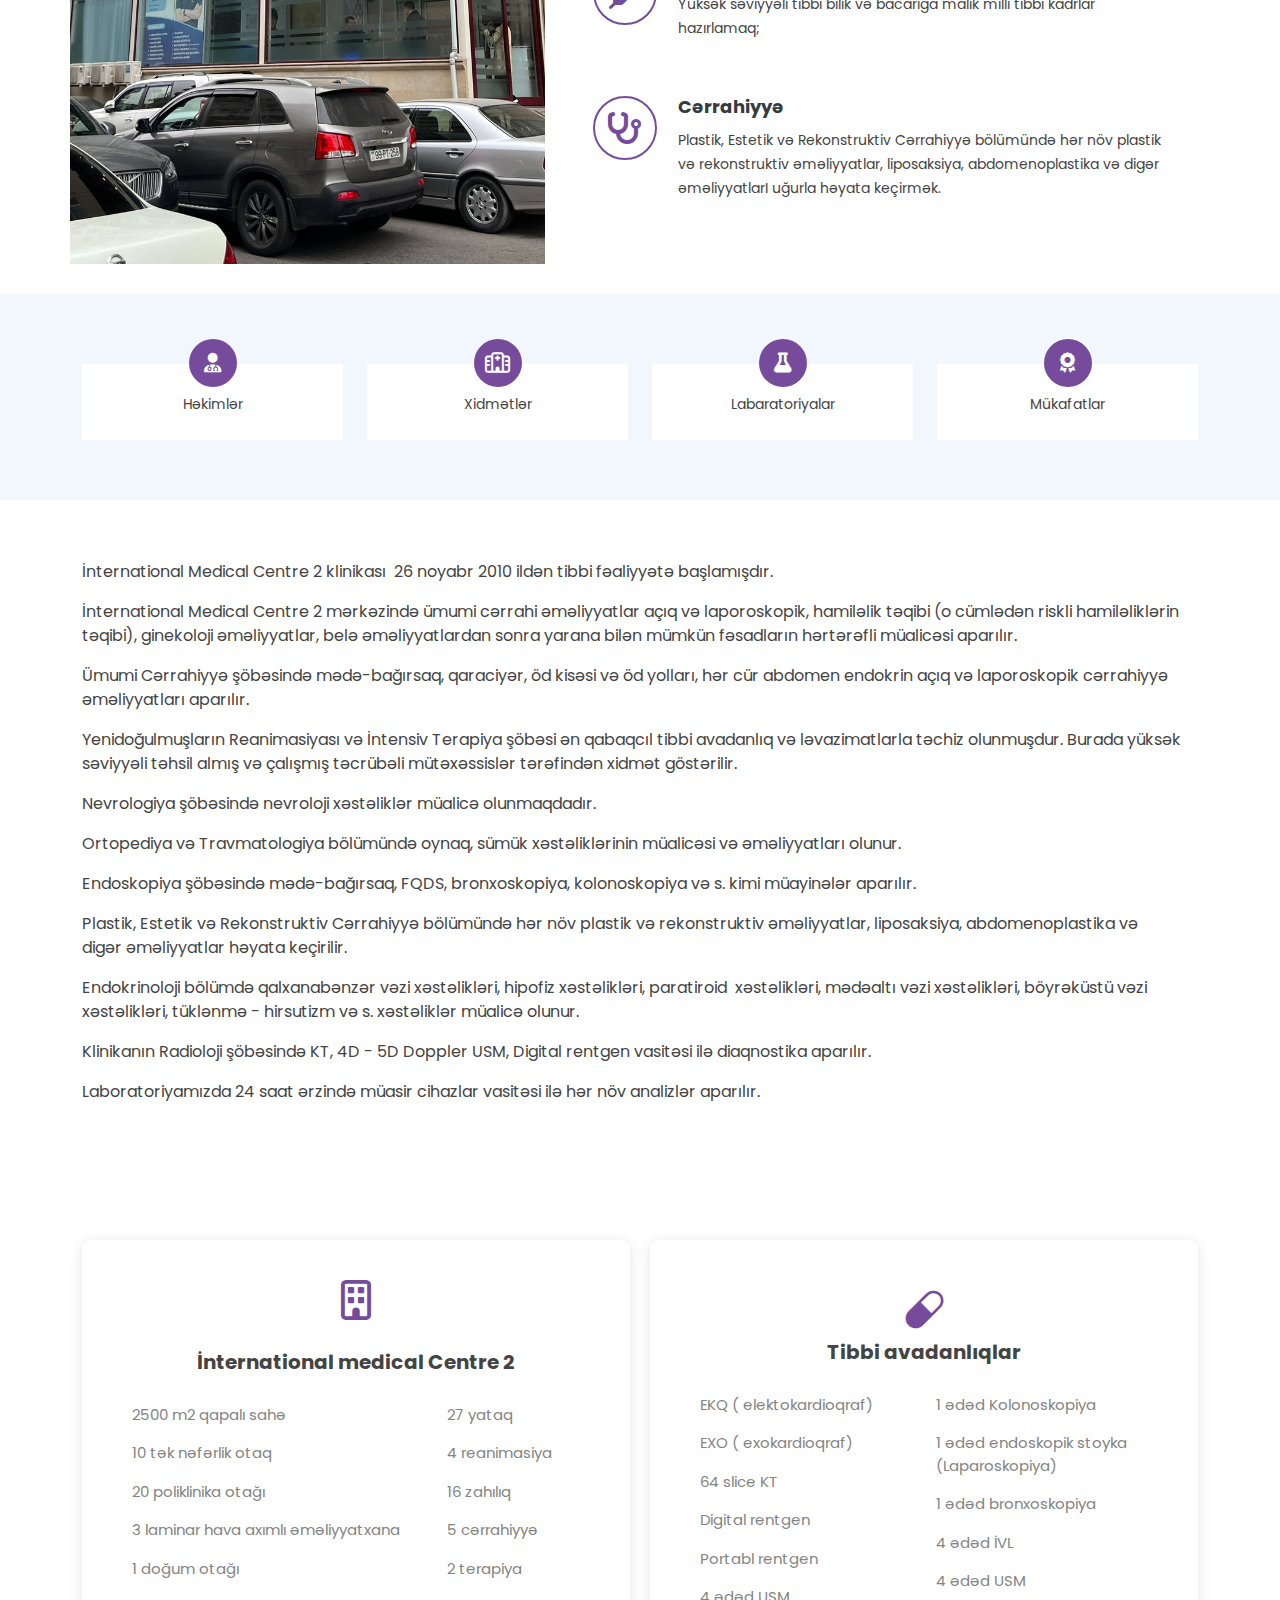
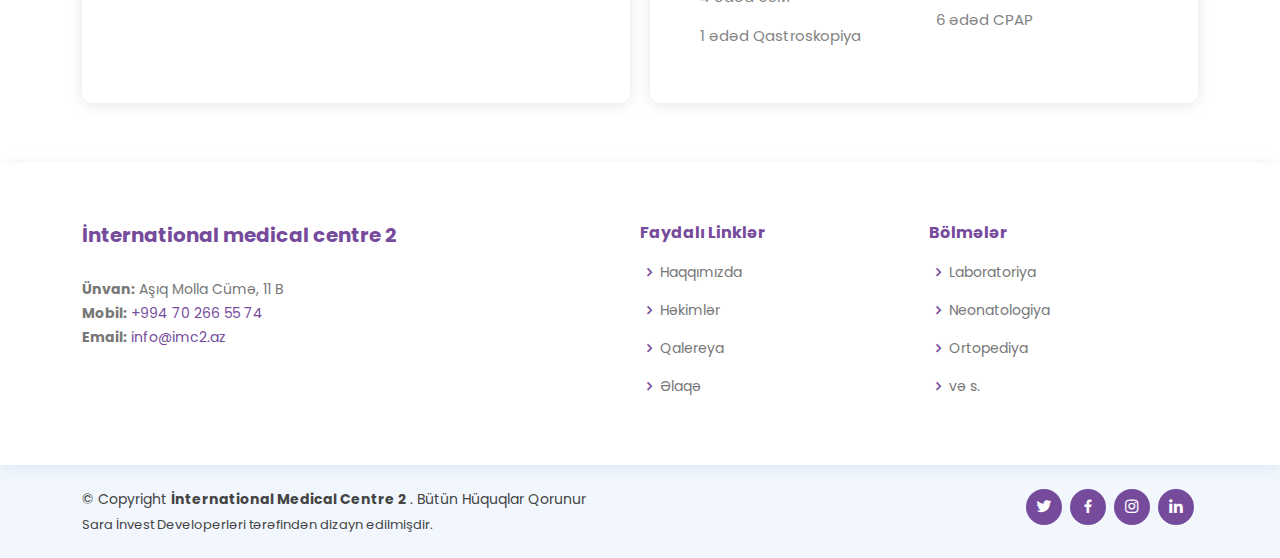
==== commit 2b365a0e: "worn on pages" ====
--- a/index.html
+++ b/index.html
@@ -10,7 +10,7 @@
   <meta content="" name="International Medical Center MMC, Klinika, Medical Center">
 
   <!-- Favicons -->
-  <link href="assets/img/si-logo.png" rel="icon">
+  <link href="assets/img/imc-logo.png" rel="icon">
 
   <!-- Jquery cdn -->
   <script src="https://ajax.googleapis.com/ajax/libs/jquery/3.6.3/jquery.min.js"></script>
@@ -58,48 +58,18 @@
   </div>
   <header id="header" class="fixed-top">
     <div class="container d-flex align-items-center">
-      <h1 class="logo me-auto"><a id="logo-link" href="index.html"><img src="assets/img/imc-logo.jpg" alt=""></a></h1>
+      <h1 class="logo me-auto"><a id="logo-link" href="index.html"><img src="assets/img/imc-logo.png" alt=""></a></h1>
       <nav id="navbar" class="navbar order-last order-lg-0">
-        <ul>
-          <li class="dropdown-item nav-item"><a class="nav-link active" href="index.html">Haqqımızda</a></li>
-          <li class="dropdown nav-item"><a class="nav-link" href=""><span>Bölmələr</span> <i
-                class="bi bi-chevron-down"></i></a>
-            <ul>
-              <div class="row ps-2 pe-2">
-                <div class="col-12 col-md-3">
-                  <li class="dropdown-item"><a href="department.html?Laboratoriya">Laboratoriya</a></li>
-                  <li class="dropdown-item"><a href="department.html?Neonatologiya">Neonatologiya</a></li>
-                  <li class="dropdown-item"><a href="department.html?Travmatologiya">Travmatologiya</a></li>
-                  <li class="dropdown-item"><a href="department.html?Ortopediya">Ortopediya</a></li>
-                </div>
-                <div class="col-12 col-md-3">
-                  <li class="dropdown-item"><a href="department.html?Nevrologiya">Nevrologiya</a></li>
-                  <li class="dropdown-item"><a href="department.html?Kardiologiya">Kardiologiya</a></li>
-                  <li class="dropdown-item"><a href="department.html?Fizioterapiya">Fizioterapiya</a></li>
-                  <li class="dropdown-item"><a href="department.html?Dermatologiya">Dermatologiya </a></li>
-                </div>
-                <div class="col-12 col-md-3">
-                  <li class="dropdown-item"><a href="department.html?Terapiya">Terapiya</a></li>
-                  <li class="dropdown-item"><a href="department.html?Travmatologiya">Şüa-diaqnostika</a></li>
-                  <li class="dropdown-item"><a href="department.html?cərrahiyyə">Ümumi cərrahiyyə</a></li>
-                  <li class="dropdown-item"><a href="department.html?Reanimasiya">Reanimasiya</a></li>
-                </div>
-                <div class="col-12 col-md-3">
-                  <li class="dropdown-item"><a href="#">Qastroenterologiya</a></li>
-                  <li class="dropdown-item"><a href="#">Qadın xəstəlikləri</a></li>
-                  <li class="dropdown-item"><a href="#">Doğum</a></li>
-                  <li class="dropdown-item"><a href="department.html?Endokrinologiya">Endokrinologiya</a></li>
-                </div>
-
-              </div>
-            </ul>
-          </li>
-          <li class="dropdown-item nav-item"><a class="nav-link " href="doctors.html">Həkimlər</a></li>
-          <li class="dropdown-item nav-item"><a class="nav-link " href="gallery.html">Qalereya</a></li>
-          <li class="dropdown-item nav-item"><a class="nav-link " href="contact.html">Əlaqə</a></li>
+        <ul> 
+          <!-- nav-item -->
+          <li class="nav-item active"><a class="nav-link" href="index.html">Haqqımızda</a></li>
+          <li class="nav-item"><a class="nav-link" href="departments.html">Bölmələr</a></li>
+          <li class="nav-item"><a class="nav-link" href="doctors.html">Həkimlər</a></li>
+          <li class="nav-item"><a class="nav-link" href="gallery.html">Qalereya</a></li>
+          <li class="nav-item"><a class="nav-link" href="contact.html">Əlaqə</a></li>
         </ul>
-        <i class="bi bi-list mobile-nav-toggle"></i>
       </nav>
+      <i class="bi bi-list mobile-nav-toggle"></i>
     </div>
   </header>
   <section id="hero" class="d-flex align-items-center">
@@ -132,8 +102,8 @@
                   <div class="icon-box mt-4 mt-xl-0 hero-content">
                     <i class="bi bi-lungs"></i>
                     <h4>Cərrahiyyə</h4>
-                    <p class="text-start">Ümumi Cərrahiyyə şöbəsində mədə bağırsaq, qaraciyər, öd kisəsi və öd yolları,
-                      hər cür abdomen endokrin açıq və laporoskopik cərrahiyyəsi əməliyyatları aparılır.
+                    <p class="text-start">Ümumi Cərrahiyyə şöbəsində mədə-bağırsaq, qaraciyər, öd kisəsi və öd yolları,
+                      hər cür abdomen endokrin açıq və laporoskopik cərrahiyyə əməliyyatları aparılır.
                     </p>
                   </div>
                 </div>
@@ -157,7 +127,7 @@
                   </div>
                 </div>
               </div>
-            </div><!-- End .content-->
+            </div>
           </div>
         </div>
       </div>
@@ -174,8 +144,8 @@
           <div
             class="col-xl-7 col-lg-6 icon-boxes d-flex flex-column align-items-stretch justify-content-center py-5 px-lg-5">
             <h3 class="text-center">Məqsədimiz </h3>
-            <p>İnternational Medical Centre-2 klinikasının missiyası beynəlxalq standartlara tam uyğun yüksək səviyyəli
-              tibbi xidmət servisini təşkil etməkdən ibarətdir. Əsas məqsədimiz:
+            <p>İnternational Medical Centre 2 klinikasının missiyası beynəlxalq standartlara tam uyğun yüksək səviyyəli
+              tibbi xidmət servisini təşkil etməkdən ibarətdir. <br> Əsas məqsədimiz:
             </p>
 
             <div class="icon-box">
@@ -241,7 +211,7 @@
               <i class="fas fa-award"></i>
               <span data-purecounter-start="0" data-purecounter-end="150" data-purecounter-duration="1"
                 class="purecounter"></span>
-              <p>Mükfatlar</p>
+              <p>Mükafatlar</p>
             </div>
           </div>
 
@@ -252,21 +222,22 @@
     <section>
       <div class="container">
         <div>
-          <h5><b>İnternational Medical Centre-2 klinikası  26 noyabr 2010 ildən Tibbi fəaliyyət göstərməyə
-              başlamışdır.</b>
-          </h5>
-          <p>İmc -2 mərkəzində ümumi cərrahi əməliyyatlar - açıq və laporoskopik, hamiləlik təqibi (o cümlədən riskli
+          <p>İnternational Medical Centre 2 klinikası  26 noyabr 2010 ildən tibbi fəaliyyətə
+              başlamışdır.
+          </p>
+          <p>İnternational Medical Centre 2 mərkəzində ümumi cərrahi əməliyyatlar  açıq və laporoskopik, hamiləlik təqibi (o cümlədən riskli
             hamiləliklərin təqibi), ginekoloji əməliyyatlar, belə əməliyyatlardan sonra yarana bilən mümkün fəsadların
             hərtərəfli müalicəsi aparılır.
           </p>
           <p>
-            Ümumi Cərrahiyyə şöbəsində mədə bağırsaq, qaraciyər, öd kisəsi və öd yolları, hər cür abdomen endokrin açıq
-            və laporoskopik cərrahiyyəsi əməliyyatları aparılır.
+            Ümumi Cərrahiyyə şöbəsində mədə-bağırsaq, qaraciyər, öd kisəsi və öd yolları, hər cür abdomen endokrin açıq
+            və laporoskopik cərrahiyyə əməliyyatları aparılır.
           </p>
           <p>
             Yenidoğulmuşların Reanimasiyası və İntensiv Terapiya şöbəsi ən qabaqcıl tibbi avadanlıq və ləvazimatlarla
-            təchiz olunmuş, burada yüksək səviyyəli təhsil almış və çalışmış təcrübəli mütəxəssislər tərəfindən xidmət
-            göstərilir;
+            təchiz olunmuşdur. 
+            Burada yüksək səviyyəli təhsil almış və çalışmış təcrübəli mütəxəssislər tərəfindən xidmət
+            göstərilir.
           </p>
           <p>
             Nevrologiya şöbəsində nevroloji xəstəliklər müalicə olunmaqdadır.
@@ -275,10 +246,10 @@
             Ortopediya və Travmatologiya bölümündə oynaq, sümük xəstəliklərinin müalicəsi və əməliyyatları olunur.
           </p>
           <p>
-            Endoskopiya şöbəsində mədə-bağırsaq, FQDS, bronxoskopiya və kolonoskopiya və s. kimi müayinələr aparılır;
-          </p>
-          <p>
-            Plastik, Estetik və Rekonstruktiv Cərrahiyyə bölümündə hər növ plastik və rekonstruktiv əməliyyatlar, ,
+            Endoskopiya şöbəsində mədə-bağırsaq, FQDS, bronxoskopiya, kolonoskopiya və s. kimi müayinələr aparılır.
+          </p>
+          <p>
+            Plastik, Estetik və Rekonstruktiv Cərrahiyyə bölümündə hər növ plastik və rekonstruktiv əməliyyatlar,
             liposaksiya, abdomenoplastika və digər əməliyyatlar həyata keçirilir.
           </p>
           <p>
@@ -303,7 +274,7 @@
           <div class="mt-4 mt-xl-0 imc-content">
             <div class="icon-box">
               <i class="fa-regular fa-building"></i>
-              <h4>İnternational medical Centre - 2 </h4>
+              <h4>İnternational medical Centre 2 </h4>
             </div>
             <div class="row">
               <div class="col-12 col-md-8">
@@ -314,7 +285,7 @@
                 <p>1 doğum otağı</p>
               </div>
               <div class="col-12 col-md-4">
-                <p>27 yataq <i class="fa-solid fa-chevron-down ms-1"></i> </p>
+                <p>27 yataq</p>
                 <p>4 reanimasiya </p>
                 <p>16 zahılıq</p>
                 <p>5 cərrahiyyə </p>
@@ -342,7 +313,7 @@
 
               <div class="col-12 col-md-6">
                 <p>1 ədəd Kolonoskopiya </p>
-                <p>1 ədəd endoskopik stoyka (Laparoskopi)</p>
+                <p>1 ədəd endoskopik stoyka (Laparoskopiya)</p>
                 <p>1 ədəd bronxoskopiya </p>
                 <p> 4 ədəd İVL </p>
                 <p>4 ədəd USM </p>
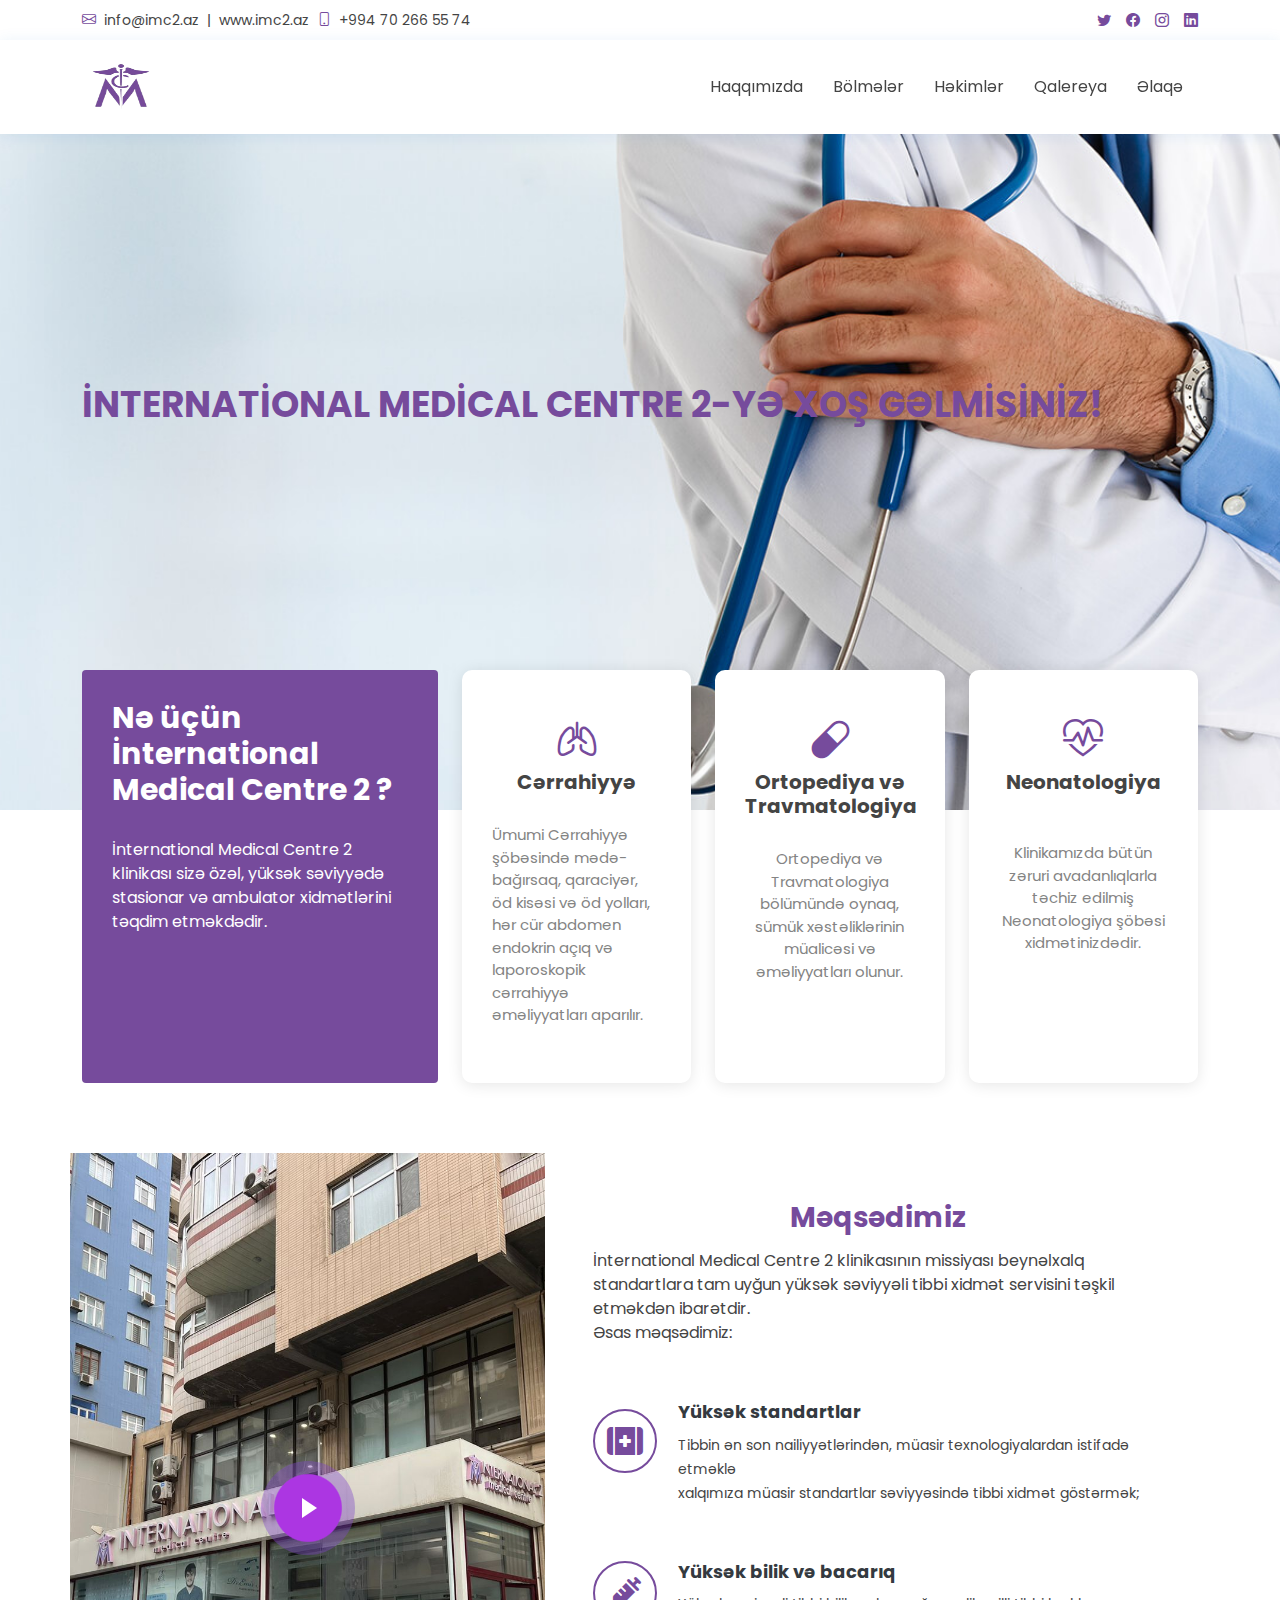
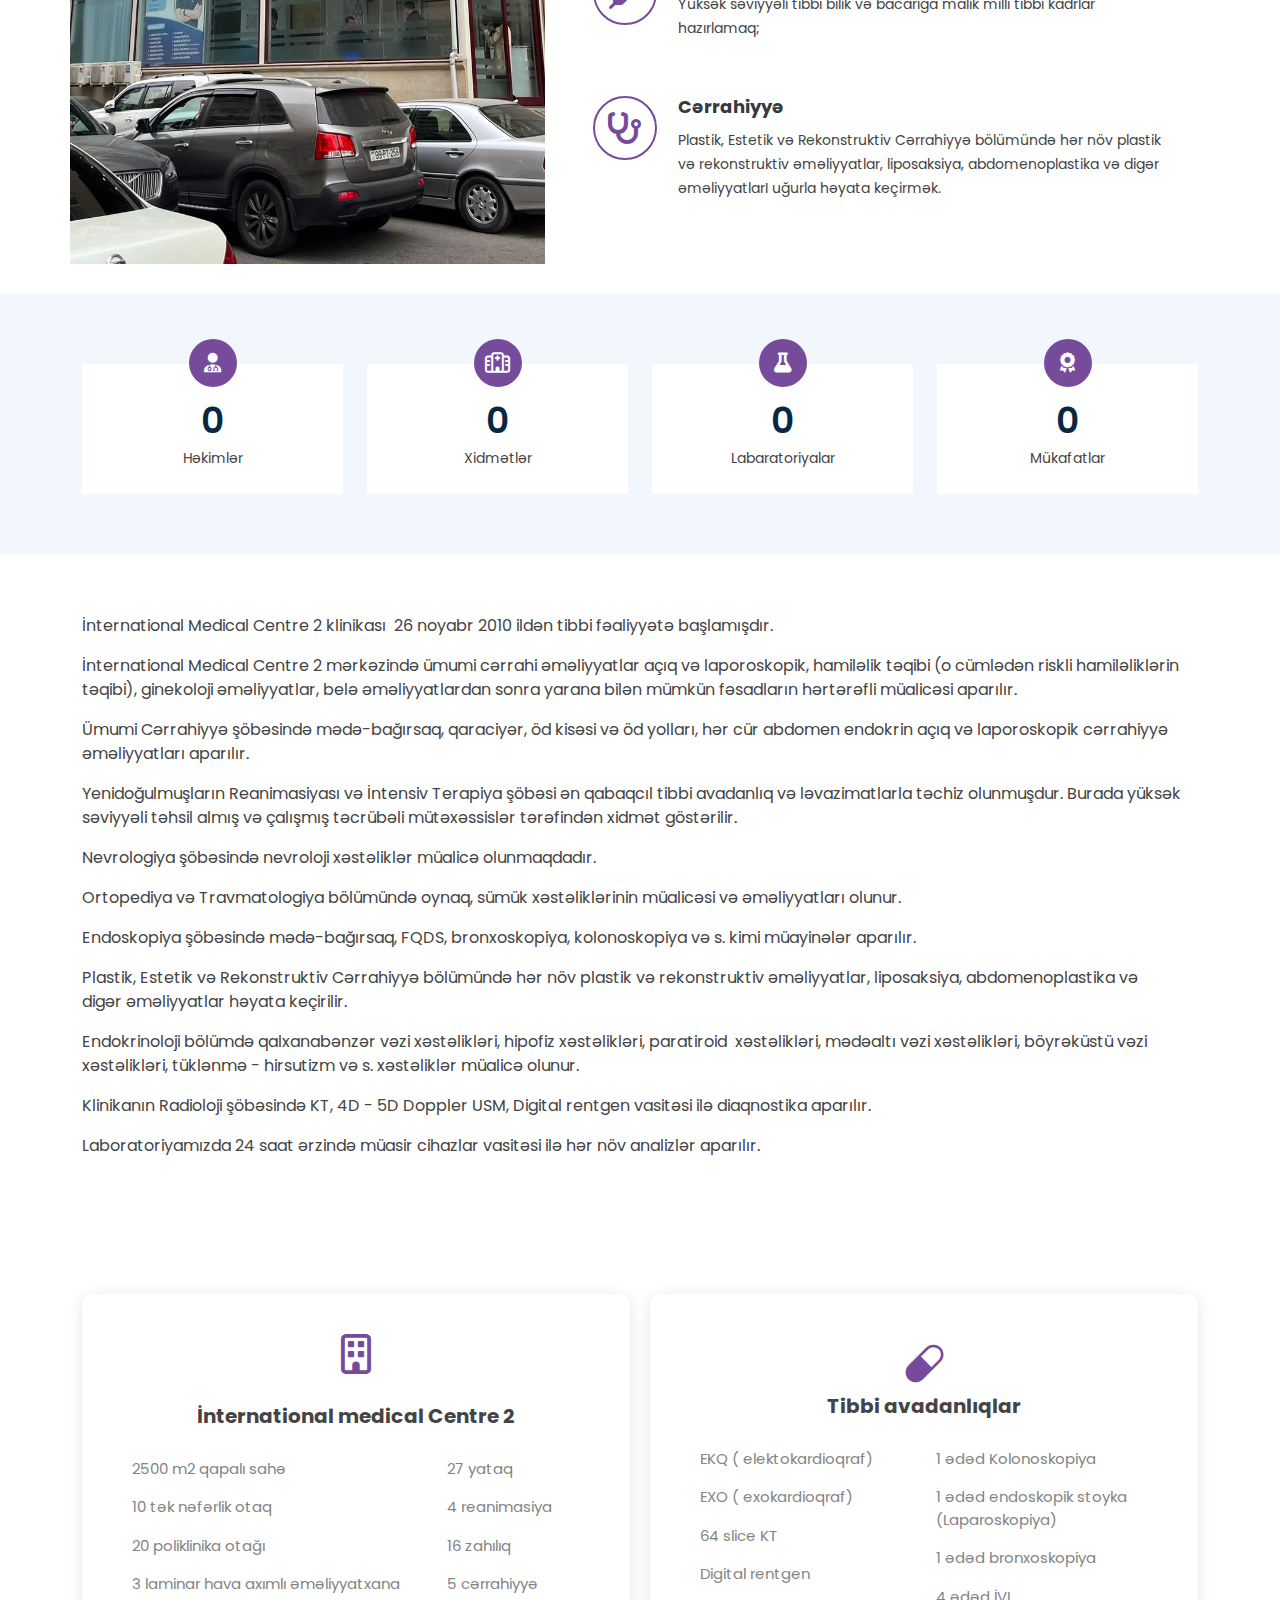
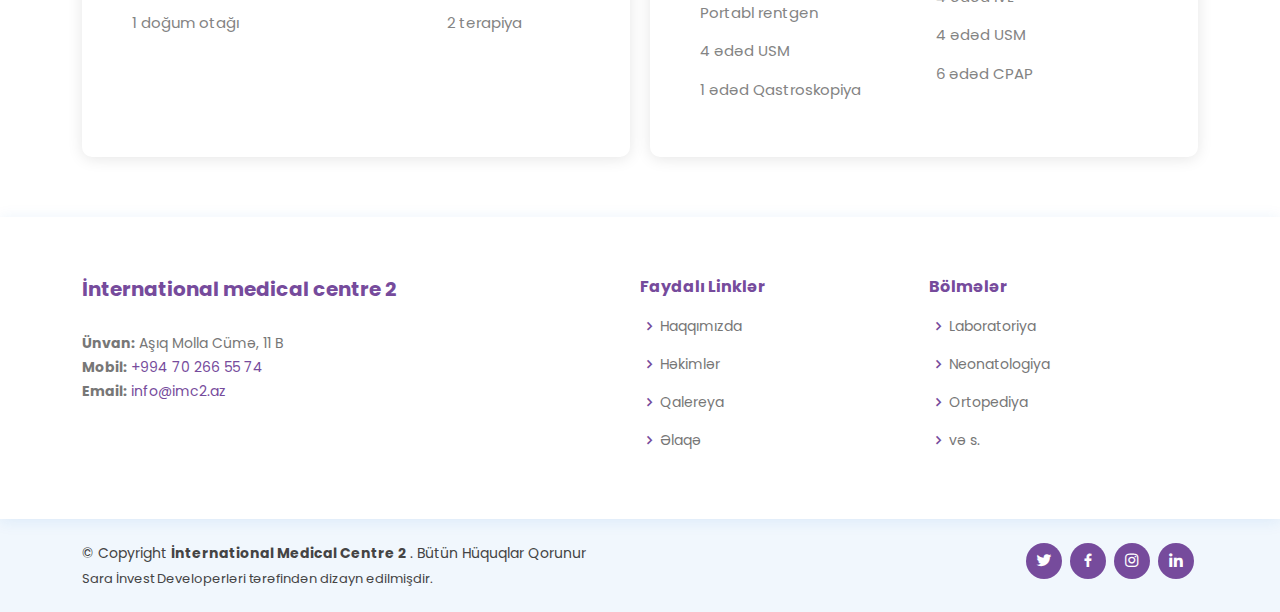
==== commit 9c30d7f7: "project is filtired" ====
--- a/index.html
+++ b/index.html
@@ -14,12 +14,6 @@
 
   <!-- Jquery cdn -->
   <script src="https://ajax.googleapis.com/ajax/libs/jquery/3.6.3/jquery.min.js"></script>
-
-  <!-- Google Fonts -->
-  <link
-    href="https://fonts.googleapis.com/css?family=Open+Sans:300,300i,400,400i,600,600i,700,700i|Raleway:300,300i,400,400i,500,500i,600,600i,700,700i|Poppins:300,300i,400,400i,500,500i,600,600i,700,700i"
-    rel="stylesheet">
-
 
   <!-- Vendor CSS Files -->
   <link href="assets/vendor/fontawesome-free/css/all.min.css" rel="stylesheet">
@@ -390,7 +384,6 @@
   <script src="assets/vendor/bootstrap/js/bootstrap.bundle.min.js"></script>
   <script src="assets/vendor/glightbox/js/glightbox.min.js"></script>
   <script src="assets/vendor/swiper/swiper-bundle.min.js"></script>
-  <script src="assets/vendor/php-email-form/validate.js"></script>
 
 
   <script>
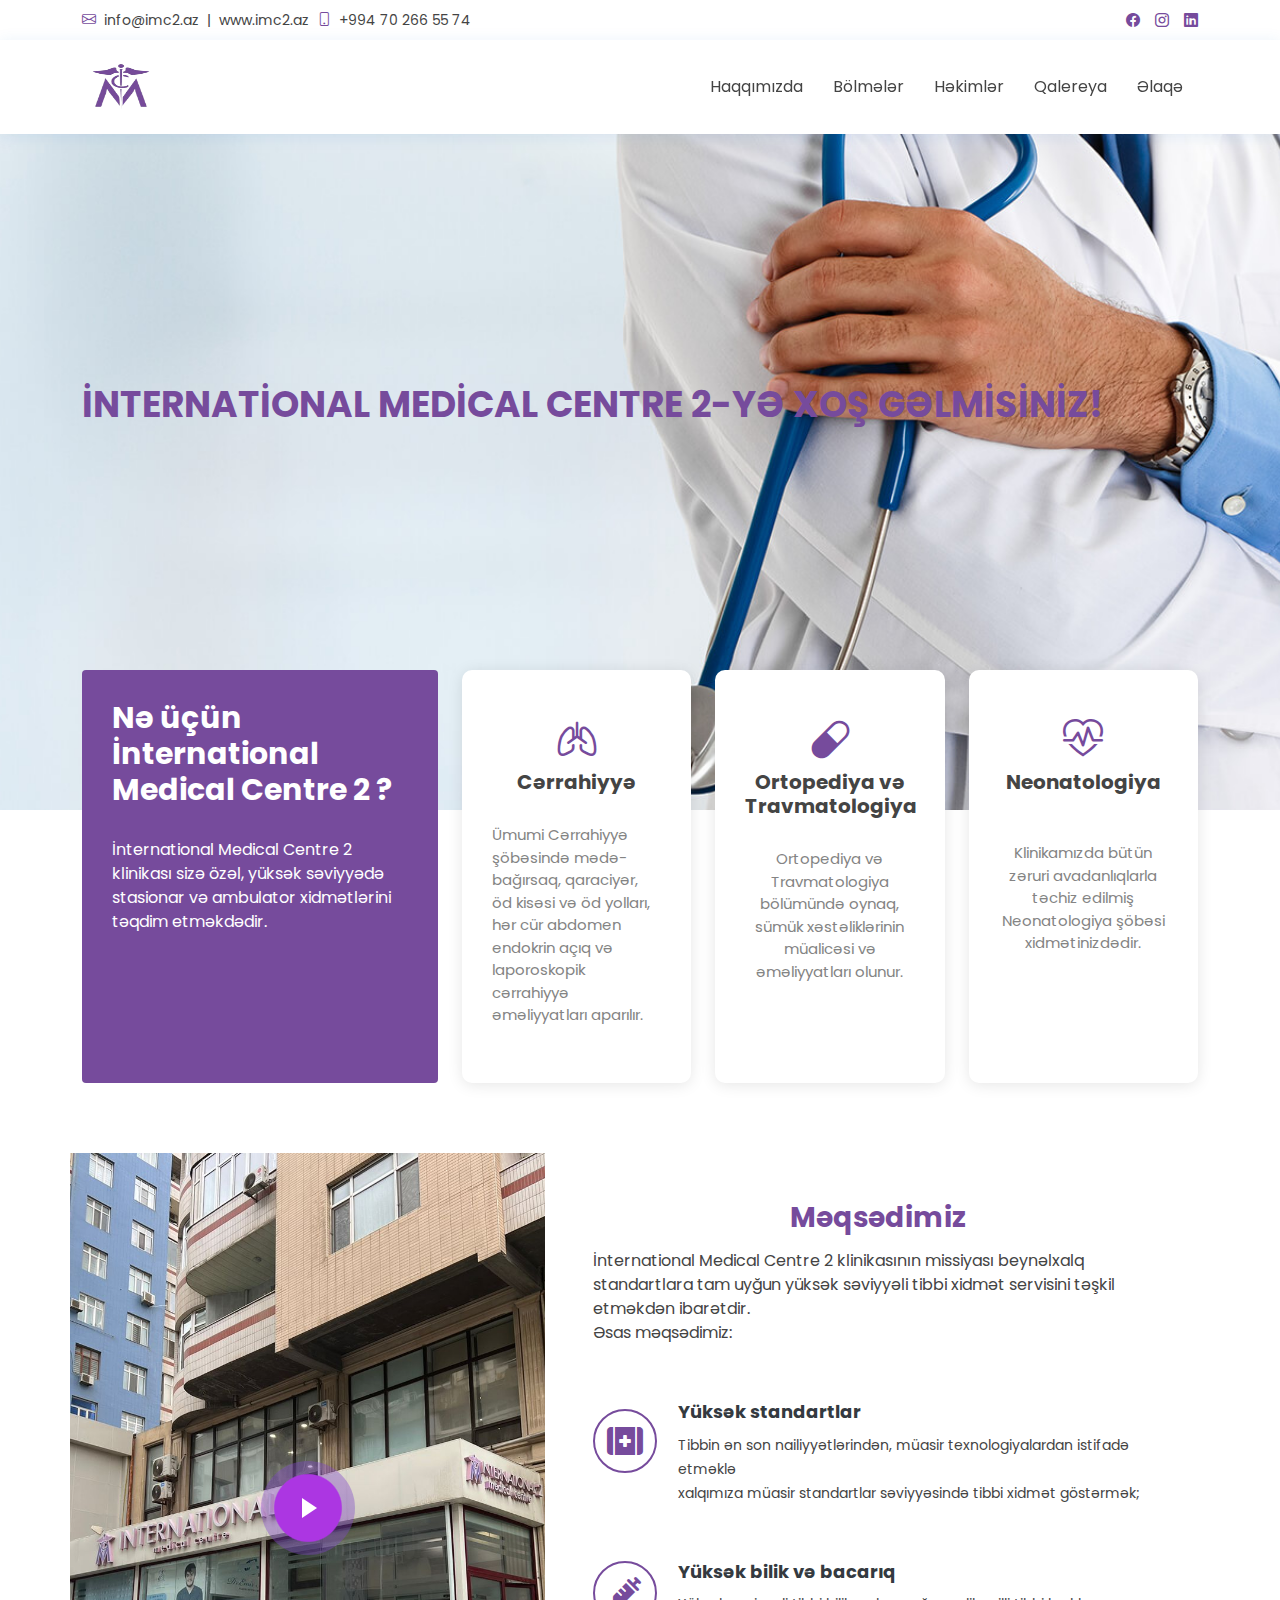
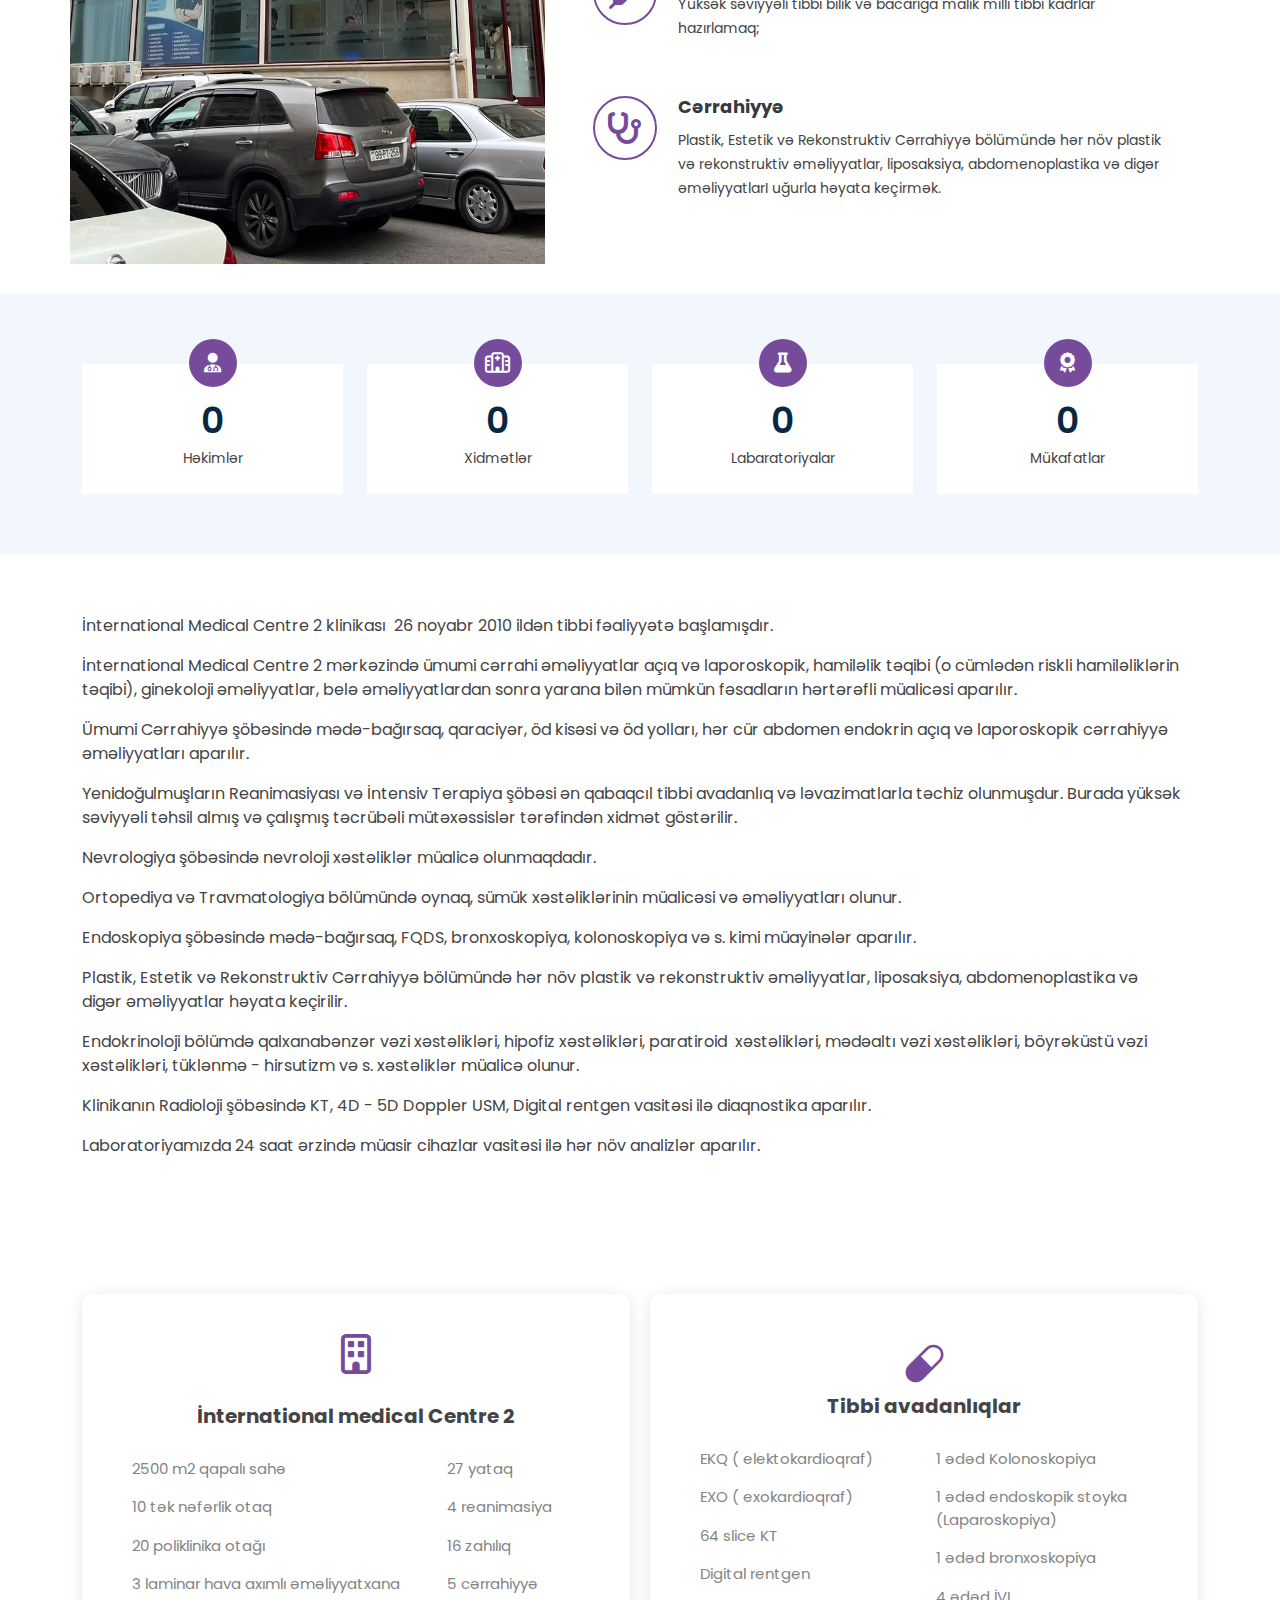
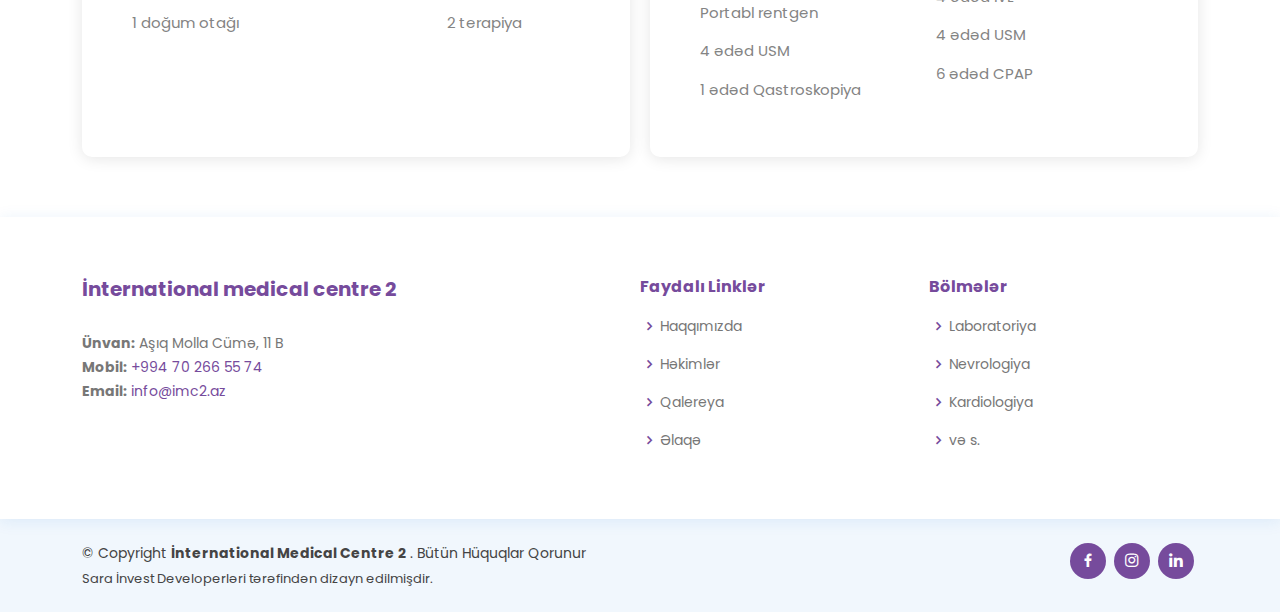
==== commit 9b9ba443: "facebook and instagram url added" ====
--- a/index.html
+++ b/index.html
@@ -5,7 +5,7 @@
   <meta charset="utf-8">
   <meta content="width=device-width, initial-scale=1.0" name="viewport">
 
-  <title>International Medical Center MMC</title>
+  <title>International Medical Centre 2</title>
   <meta content="" name="International Medical Center MMC">
   <meta content="" name="International Medical Center MMC, Klinika, Medical Center">
 
@@ -43,10 +43,11 @@
         </div>
       </div>
       <div class="d-flex social-links align-items-center">
-        <a href="#" class="twitter"><i class="bi bi-twitter"></i></a>
-        <a href="#" class="facebook"><i class="bi bi-facebook"></i></a>
-        <a href="#" class="instagram"><i class="bi bi-instagram"></i></a>
-        <a href="#" class="linkedin"><i class="bi bi-linkedin"></i></i></a>
+        <a href="https://www.facebook.com/profile.php?id=100090159566047" class="facebook" target="_blank"><i
+            class="bi bi-facebook"></i></a>
+        <a href="https://www.instagram.com/internationalmedicalcentre2/" class="instagram" target="_blank"><i
+            class="bi bi-instagram"></i></a>
+        <a href="#" class="linkedin" target="_blank"><i class="bi bi-linkedin"></i></i></a>
       </div>
     </div>
   </div>
@@ -54,7 +55,7 @@
     <div class="container d-flex align-items-center">
       <h1 class="logo me-auto"><a id="logo-link" href="index.html"><img src="assets/img/imc-logo.png" alt=""></a></h1>
       <nav id="navbar" class="navbar order-last order-lg-0">
-        <ul> 
+        <ul>
           <!-- nav-item -->
           <li class="nav-item active"><a class="nav-link" href="index.html">Haqqımızda</a></li>
           <li class="nav-item"><a class="nav-link" href="departments.html">Bölmələr</a></li>
@@ -217,9 +218,10 @@
       <div class="container">
         <div>
           <p>İnternational Medical Centre 2 klinikası  26 noyabr 2010 ildən tibbi fəaliyyətə
-              başlamışdır.
-          </p>
-          <p>İnternational Medical Centre 2 mərkəzində ümumi cərrahi əməliyyatlar  açıq və laporoskopik, hamiləlik təqibi (o cümlədən riskli
+            başlamışdır.
+          </p>
+          <p>İnternational Medical Centre 2 mərkəzində ümumi cərrahi əməliyyatlar açıq və laporoskopik, hamiləlik təqibi
+            (o cümlədən riskli
             hamiləliklərin təqibi), ginekoloji əməliyyatlar, belə əməliyyatlardan sonra yarana bilən mümkün fəsadların
             hərtərəfli müalicəsi aparılır.
           </p>
@@ -229,7 +231,7 @@
           </p>
           <p>
             Yenidoğulmuşların Reanimasiyası və İntensiv Terapiya şöbəsi ən qabaqcıl tibbi avadanlıq və ləvazimatlarla
-            təchiz olunmuşdur. 
+            təchiz olunmuşdur.
             Burada yüksək səviyyəli təhsil almış və çalışmış təcrübəli mütəxəssislər tərəfindən xidmət
             göstərilir.
           </p>
@@ -260,7 +262,6 @@
         </div>
       </div>
     </section>
-
 
     <section class="imc-field">
       <div class="container">
@@ -347,10 +348,10 @@
           <div class="footer-links">
             <h4>Bölmələr</h4>
             <ul>
-              <li><i class="bx bx-chevron-right"></i> <a href="department.html?Laboratoriya">Laboratoriya</a></li>
-              <li><i class="bx bx-chevron-right"></i> <a href="department.html?Neonatologiya">Neonatologiya</a></li>
-              <li><i class="bx bx-chevron-right"></i> <a href="department.html?Ortopediya">Ortopediya</a></li>
-              <li><i class="bx bx-chevron-right"></i> <a href="#">və s.</a></li>
+              <li><i class="bx bx-chevron-right"></i> <a href="/department.html?labaratoriya">Laboratoriya</a></li>
+              <li><i class="bx bx-chevron-right"></i> <a href="/department.html?nevrologiya">Nevrologiya</a></li>
+              <li><i class="bx bx-chevron-right"></i> <a href="/department.html?kardiologiya">Kardiologiya</a></li>
+              <li><i class="bx bx-chevron-right"></i> <a href="/departments.html">və s.</a></li>
             </ul>
           </div>
         </div>
@@ -368,16 +369,17 @@
         </div>
       </div>
       <div class="social-links text-center text-md-right pt-3 pt-md-0">
-        <a href="#" class="twitter"><i class="bx bxl-twitter"></i></a>
-        <a href="#" class="facebook"><i class="bx bxl-facebook"></i></a>
-        <a href="#" class="instagram"><i class="bx bxl-instagram"></i></a>
-        <a href="#" class="linkedin"><i class="bx bxl-linkedin"></i></a>
+        <a href="https://www.facebook.com/profile.php?id=100090159566047" class="facebook" target="_blank"><i
+            class="bx bxl-facebook"></i></a>
+        <a href="https://www.instagram.com/internationalmedicalcentre2/" class="instagram" target="_blank"><i
+            class="bx bxl-instagram"></i></a>
+        <a href="#" target="_blank" class="linkedin"><i class="bx bxl-linkedin"></i></a>
       </div>
     </div>
   </footer>
-
-  <a href="#" class="back-to-top d-flex align-items-center justify-content-center"><i
-      class="bi bi-arrow-up-short"></i></a>
+  <a href="#" class="back-to-top d-flex align-items-center justify-content-center">
+    <i class="bi bi-arrow-up-short"></i>
+  </a>
 
   <!-- Vendor JS Files -->
   <script src="assets/vendor/purecounter/purecounter_vanilla.js"></script>
@@ -386,14 +388,8 @@
   <script src="assets/vendor/swiper/swiper-bundle.min.js"></script>
 
 
-  <script>
-    $(document).ready(function () {
-      $(".nav-link").click(function () {
-        $(".nav-link").removeClass("active");
-        $(this).addClass("active");
-      });
-    });
-  </script>
+  <!-- main js  -->
   <script src="assets/js/main.js"></script>
 </body>
+
 </html>